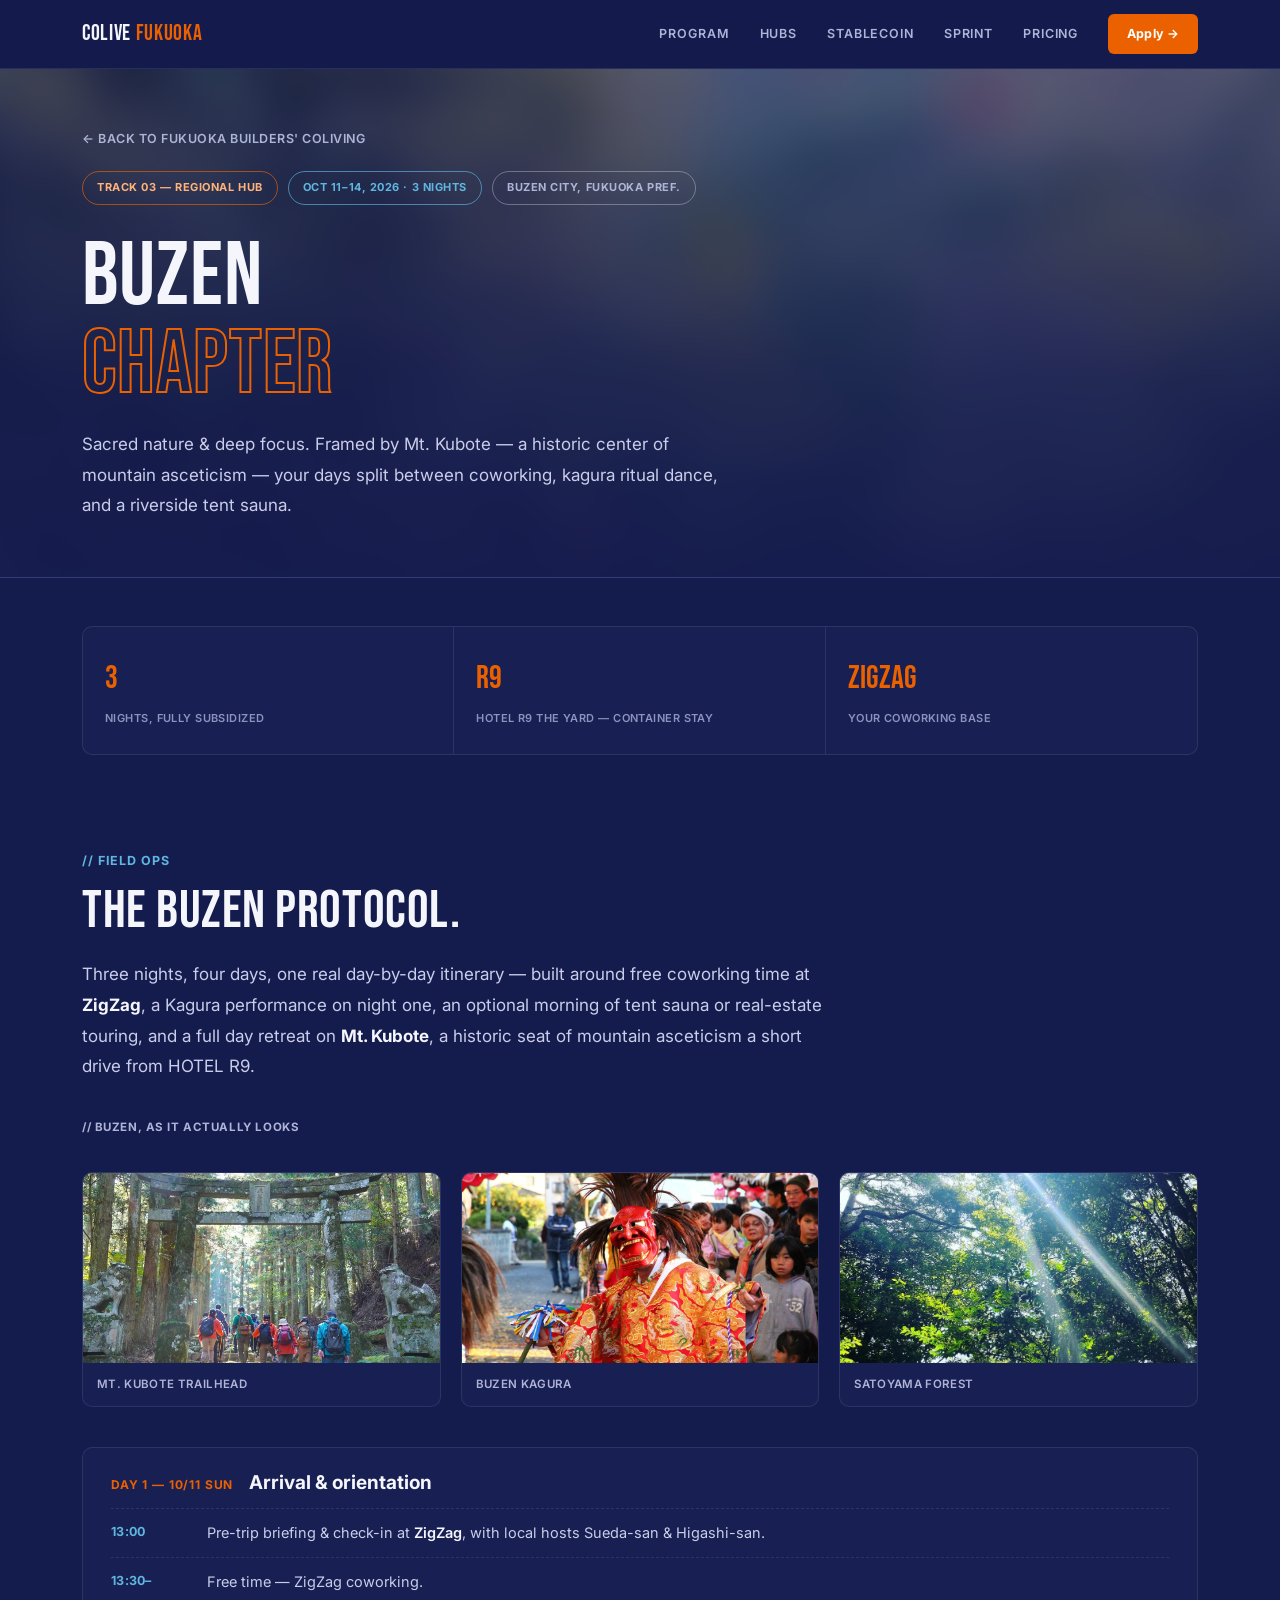
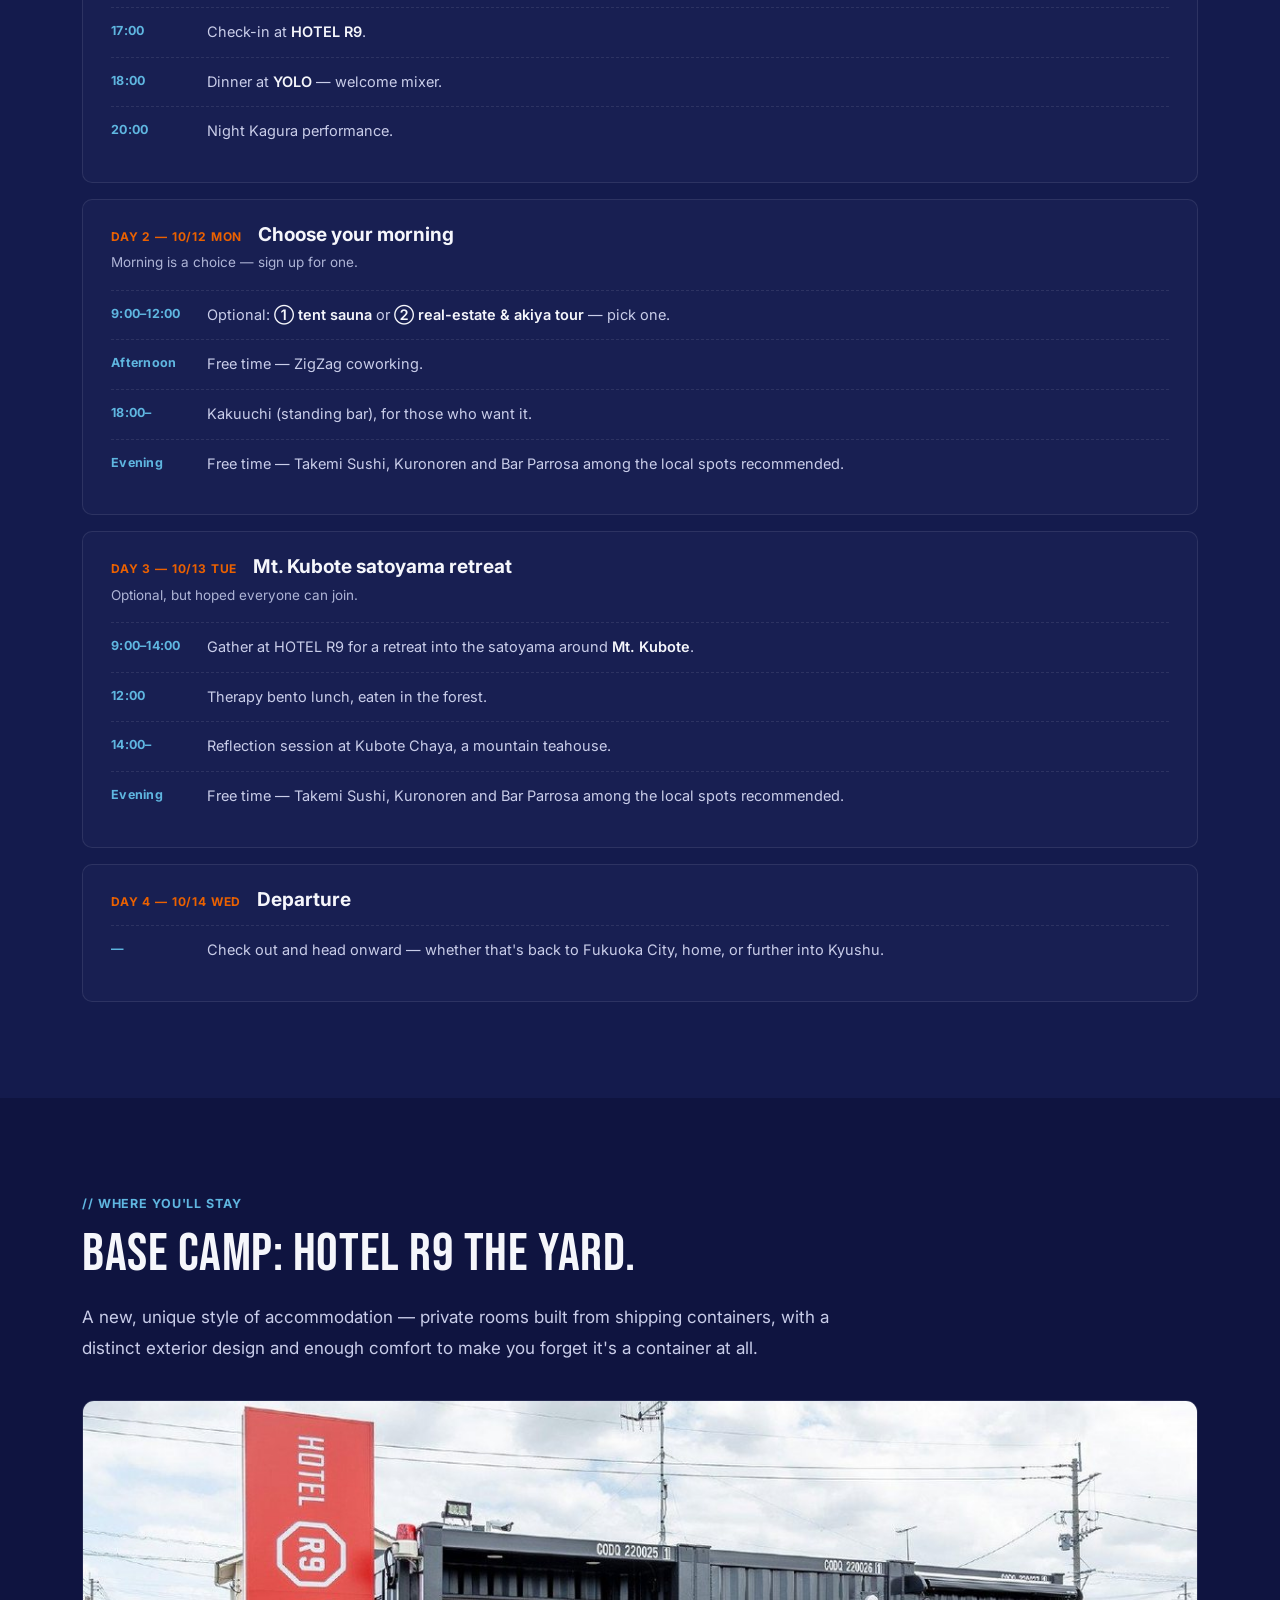
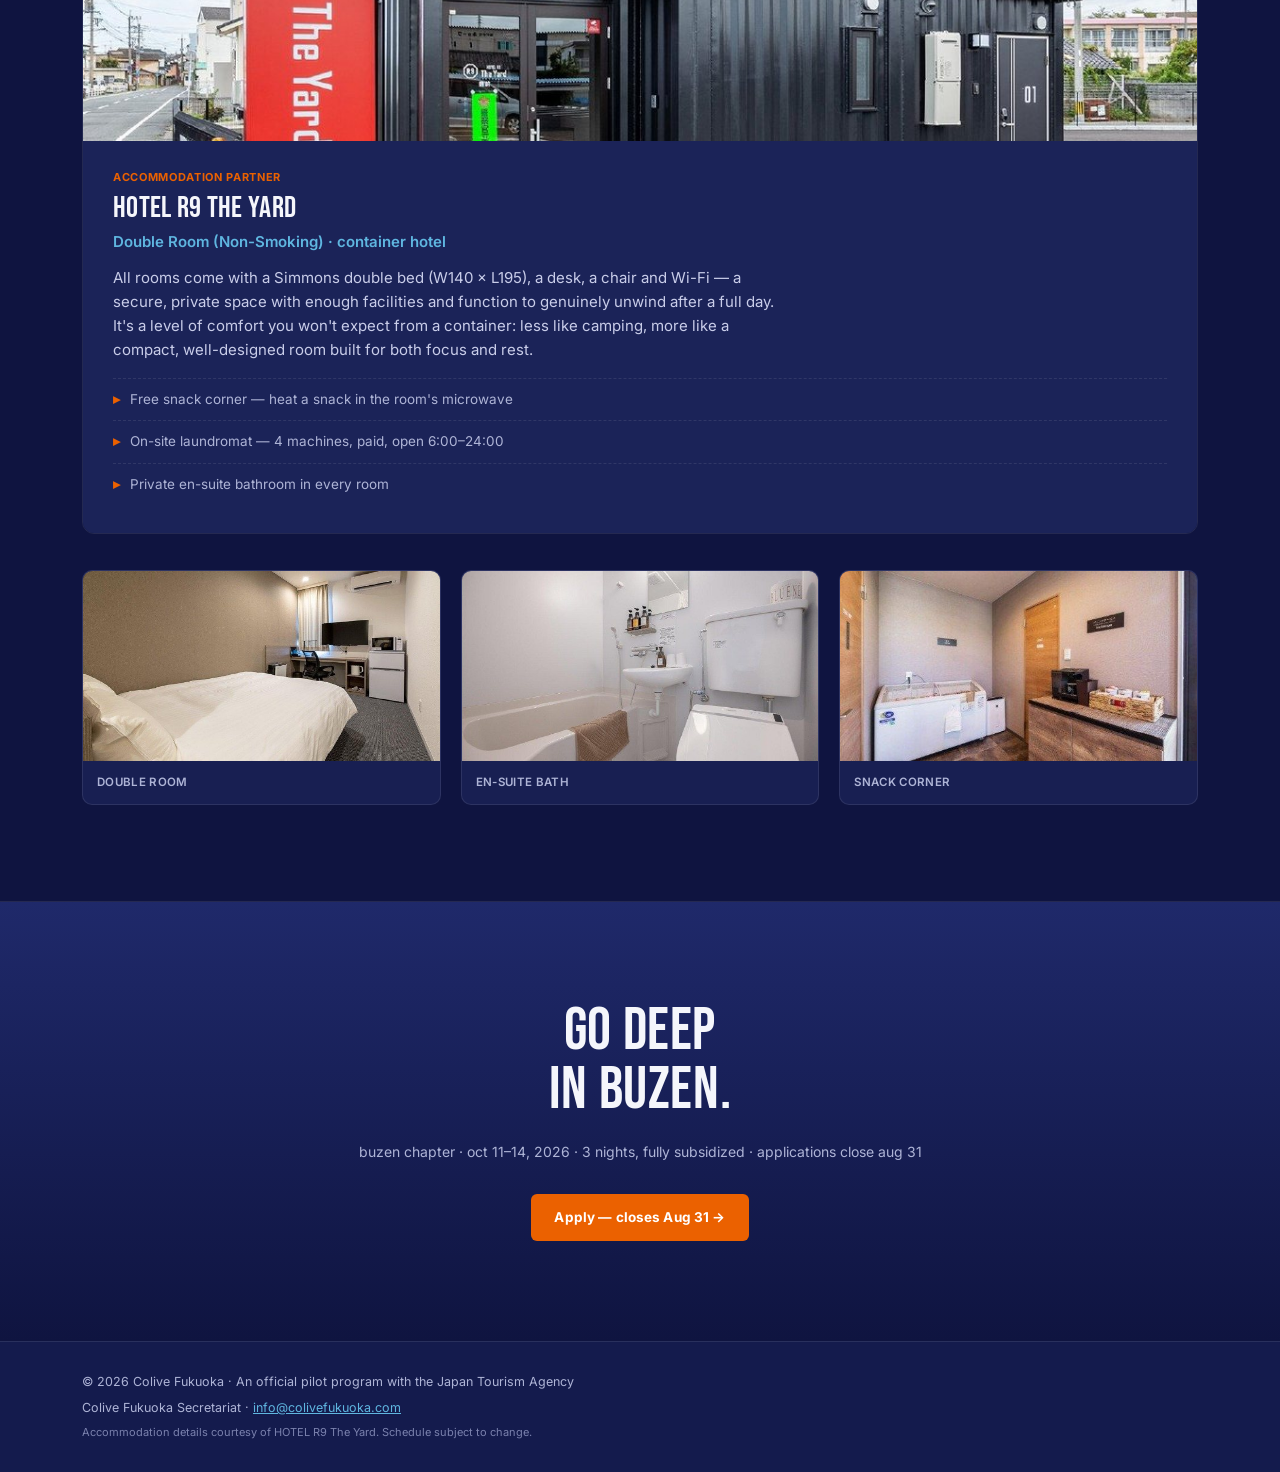
==== buzen.html @ c72ec552 "Add city pages (Yame/Koga/Buzen" ====
<!DOCTYPE html>
<html lang="en">
<head>
<meta charset="UTF-8">
<meta name="viewport" content="width=device-width, initial-scale=1">
<title>Buzen Chapter — What We Do, Where We Stay | Colive Fukuoka</title>
<meta name="description" content="Buzen Chapter, Oct 11–14, 2026. Coworking at ZigZag, Kagura night, Mt. Kubote satoyama retreat, tent sauna — staying at HOTEL R9 The Yard, a container-style hotel in Buzen City.">
<link rel="canonical" href="https://colivefukuoka.com/buzen.html">

<!-- Open Graph / SNS share preview -->
<meta property="og:type" content="website">
<meta property="og:site_name" content="Colive Fukuoka">
<meta property="og:locale" content="en_US">
<meta property="og:title" content="Buzen Chapter — What We Do, Where We Stay | Colive Fukuoka">
<meta property="og:description" content="Oct 11–14, 2026. Coworking at ZigZag, Kagura night, Mt. Kubote satoyama retreat — staying at HOTEL R9 The Yard, Buzen City.">
<meta property="og:image" content="https://colivefukuoka.com/images/og-image.jpg">
<meta property="og:image:width" content="1200">
<meta property="og:image:height" content="630">
<meta property="og:url" content="https://colivefukuoka.com/buzen.html">

<!-- Twitter card -->
<meta name="twitter:card" content="summary_large_image">
<meta name="twitter:title" content="Buzen Chapter | Colive Fukuoka">
<meta name="twitter:description" content="Sacred nature &amp; deep focus. Oct 11–14, 2026 — Buzen City, Fukuoka.">
<meta name="twitter:image" content="https://colivefukuoka.com/images/og-image.jpg">

<!-- Favicon -->
<link rel="icon" type="image/png" sizes="32x32" href="images/favicon-32.png">
<link rel="apple-touch-icon" sizes="180x180" href="images/favicon-180.png">

<!-- Fonts: Bebas Neue + Inter (EN), Noto Sans JP (JP) -->
<link rel="preconnect" href="https://fonts.googleapis.com">
<link rel="preconnect" href="https://fonts.gstatic.com" crossorigin>
<link rel="stylesheet" href="https://fonts.googleapis.com/css2?family=Bebas+Neue&family=Inter:wght@400;500;600;700;800&family=Noto+Sans+JP:wght@400;500;700;900&display=swap">

<link rel="stylesheet" href="css/style.css">
</head>
<body>

<header>
  <div class="wrap">
    <div class="logo">COLIVE <span class="fk">FUKUOKA</span></div>
    <nav>
      <a class="navlink" href="index.html#program">Program</a>
      <a class="navlink" href="index.html#cities">Hubs</a>
      <a class="navlink" href="index.html#stablecoin">Stablecoin</a>
      <a class="navlink" href="index.html#cocreate">Sprint</a>
      <a class="navlink" href="index.html#pricing">Pricing</a>
      <a class="btn btn-orange btn-sm" href="https://forms.gle/dgarMGdLXGFriPE67" target="_blank" rel="noopener">Apply →</a>
    </nav>
  </div>
</header>

<div class="hero hero-city">
  <div class="hero-bg" style="background-image:linear-gradient(180deg, rgba(20,27,77,0.55) 0%, rgba(20,27,77,0.9) 60%, var(--bg) 100%), url('images/buzen-real-autumnpath.jpg');"></div>
  <div class="hero-inner wrap">
    <a class="backlink" href="index.html#cities">← Back to Fukuoka Builders' Coliving</a>
    <div class="badges">
      <span class="pill pill-orange">Track 03 — Regional Hub</span>
      <span class="pill pill-blue">Oct 11–14, 2026 · 3 nights</span>
      <span class="pill pill-gray">Buzen City, Fukuoka Pref.</span>
    </div>
    <h1>Buzen<br><span class="outline">Chapter</span></h1>
    <p class="lede" style="margin-top:20px; max-width:640px;">Sacred nature &amp; deep focus. Framed by Mt. Kubote — a historic center of mountain asceticism — your days split between coworking, kagura ritual dance, and a riverside tent sauna.</p>
  </div>
</div>

<div class="wrap">
  <div class="stats cols-3">
    <div class="stat"><div class="num">3</div><div class="lab">Nights, fully subsidized</div></div>
    <div class="stat"><div class="num">R9</div><div class="lab">HOTEL R9 The Yard — container stay</div></div>
    <div class="stat"><div class="num">ZigZag</div><div class="lab">Your coworking base</div></div>
  </div>
</div>

<section id="field-ops" class="bg-white">
  <div class="wrap">
    <div class="kicker">field ops</div>
    <h2 class="h2">The Buzen Protocol.</h2>
    <p class="lede">
      Three nights, four days, one real day-by-day itinerary — built around free coworking time at
      <b>ZigZag</b>, a Kagura performance on night one, an optional morning of tent sauna or real-estate
      touring, and a full day retreat on <b>Mt. Kubote</b>, a historic seat of mountain asceticism a
      short drive from HOTEL R9.
    </p>

    <div class="field-gallery">
      <div class="fg-cap">// buzen, as it actually looks</div>
      <div class="photo-strip3">
        <div class="pcap"><img src="images/buzen-real-torii.jpg" alt="Moss-covered stone torii gate and komainu statues on the Mt. Kubote trail"><div class="cap">Mt. Kubote Trailhead</div></div>
        <div class="pcap"><img src="images/buzen-real-kagura.jpg" alt="Kagura performer in a red oni mask and gold dragon kimono"><div class="cap">Buzen Kagura</div></div>
        <div class="pcap"><img src="images/buzen-real-sunbeams.jpg" alt="Sunbeams through the forest canopy on the Kubote satoyama retreat"><div class="cap">Satoyama Forest</div></div>
      </div>
    </div>

    <div class="daycards">
      <div class="daycard">
        <div class="dhead">
          <div class="dlab">Day 1 — 10/11 Sun</div>
          <h4>Arrival &amp; orientation</h4>
        </div>
        <div class="dblocks">
          <div class="dblock"><div class="dtime">13:00</div><div class="dtxt">Pre-trip briefing &amp; check-in at <b>ZigZag</b>, with local hosts Sueda-san &amp; Higashi-san.</div></div>
          <div class="dblock"><div class="dtime">13:30–</div><div class="dtxt">Free time — ZigZag coworking.</div></div>
          <div class="dblock"><div class="dtime">17:00</div><div class="dtxt">Check-in at <b>HOTEL R9</b>.</div></div>
          <div class="dblock"><div class="dtime">18:00</div><div class="dtxt">Dinner at <b>YOLO</b> — welcome mixer.</div></div>
          <div class="dblock"><div class="dtime">20:00</div><div class="dtxt">Night Kagura performance.</div></div>
        </div>
      </div>
      <div class="daycard">
        <div class="dhead">
          <div class="dlab">Day 2 — 10/12 Mon</div>
          <h4>Choose your morning</h4>
        </div>
        <div class="dsub">Morning is a choice — sign up for one.</div>
        <div class="dblocks">
          <div class="dblock"><div class="dtime">9:00–12:00</div><div class="dtxt">Optional: <b>① tent sauna</b> or <b>② real-estate &amp; akiya tour</b> — pick one.</div></div>
          <div class="dblock"><div class="dtime">Afternoon</div><div class="dtxt">Free time — ZigZag coworking.</div></div>
          <div class="dblock"><div class="dtime">18:00–</div><div class="dtxt">Kakuuchi (standing bar), for those who want it.</div></div>
          <div class="dblock"><div class="dtime">Evening</div><div class="dtxt">Free time — Takemi Sushi, Kuronoren and Bar Parrosa among the local spots recommended.</div></div>
        </div>
      </div>
      <div class="daycard">
        <div class="dhead">
          <div class="dlab">Day 3 — 10/13 Tue</div>
          <h4>Mt. Kubote satoyama retreat</h4>
        </div>
        <div class="dsub">Optional, but hoped everyone can join.</div>
        <div class="dblocks">
          <div class="dblock"><div class="dtime">9:00–14:00</div><div class="dtxt">Gather at HOTEL R9 for a retreat into the satoyama around <b>Mt. Kubote</b>.</div></div>
          <div class="dblock"><div class="dtime">12:00</div><div class="dtxt">Therapy bento lunch, eaten in the forest.</div></div>
          <div class="dblock"><div class="dtime">14:00–</div><div class="dtxt">Reflection session at Kubote Chaya, a mountain teahouse.</div></div>
          <div class="dblock"><div class="dtime">Evening</div><div class="dtxt">Free time — Takemi Sushi, Kuronoren and Bar Parrosa among the local spots recommended.</div></div>
        </div>
      </div>
      <div class="daycard">
        <div class="dhead">
          <div class="dlab">Day 4 — 10/14 Wed</div>
          <h4>Departure</h4>
        </div>
        <div class="dblocks">
          <div class="dblock"><div class="dtime">—</div><div class="dtxt">Check out and head onward — whether that's back to Fukuoka City, home, or further into Kyushu.</div></div>
        </div>
      </div>
    </div>
  </div>
</section>

<section id="base-camp" class="bg-offwhite">
  <div class="wrap">
    <div class="kicker">where you'll stay</div>
    <h2 class="h2">Base Camp: HOTEL R9 The Yard.</h2>
    <p class="lede">
      A new, unique style of accommodation — private rooms built from shipping containers, with a
      distinct exterior design and enough comfort to make you forget it's a container at all.
    </p>

    <div class="stay-hero">
      <img src="images/buzen-stay-hero.jpg" alt="HOTEL R9 The Yard container-style hotel exterior in Buzen">
      <div class="body">
        <div class="lab">Accommodation partner</div>
        <h3>HOTEL R9 The Yard</h3>
        <div class="sub">Double Room (Non-Smoking) · container hotel</div>
        <p class="desc">All rooms come with a Simmons double bed (W140 × L195), a desk, a chair and Wi-Fi — a secure, private space with enough facilities and function to genuinely unwind after a full day. It's a level of comfort you won't expect from a container: less like camping, more like a compact, well-designed room built for both focus and rest.</p>
        <div class="blist">
          <div class="bi"><span class="arrow">▸</span> Free snack corner — heat a snack in the room's microwave</div>
          <div class="bi"><span class="arrow">▸</span> On-site laundromat — 4 machines, paid, open 6:00–24:00</div>
          <div class="bi"><span class="arrow">▸</span> Private en-suite bathroom in every room</div>
        </div>
      </div>
    </div>

    <div class="photo-strip3">
      <div class="pcap"><img src="images/buzen-gal-room.jpg" alt="Double room with Simmons bed at HOTEL R9 The Yard"><div class="cap">Double Room</div></div>
      <div class="pcap"><img src="images/buzen-gal-bath.jpg" alt="En-suite bathroom at HOTEL R9 The Yard"><div class="cap">En-suite Bath</div></div>
      <div class="pcap"><img src="images/buzen-gal-snack.jpg" alt="Free snack corner at HOTEL R9 The Yard"><div class="cap">Snack Corner</div></div>
    </div>
  </div>
</section>

<div class="final">
  <div class="wrap">
    <h2>Go deep<br>in Buzen.</h2>
    <div class="sub">buzen chapter · oct 11–14, 2026 · 3 nights, fully subsidized · applications close aug 31</div>
    <a class="btn btn-orange" href="https://forms.gle/dgarMGdLXGFriPE67" target="_blank" rel="noopener">Apply — closes Aug 31 →</a>
  </div>
</div>

<footer>
  <div class="wrap">
    <div class="l1">© 2026 Colive Fukuoka · An official pilot program with the Japan Tourism Agency</div>
    <div class="l2">Colive Fukuoka Secretariat · <a href="mailto:info@colivefukuoka.com">info@colivefukuoka.com</a></div>
    <div class="l3">Accommodation details courtesy of HOTEL R9 The Yard. Schedule subject to change.</div>
  </div>
</footer>

</body>
</html>
---- css/style.css ----
/* =========================================================
   Colive Fukuoka — Fukuoka Builders' Coliving landing page
   Tone & manner: dark / terminal-inspired
   Brand colors: Deep Indigo / COLIVE Blue / Nomad Orange / Creative Green
   Type: Bebas Neue + Inter (EN) / Noto Sans JP (JP)
   ========================================================= */

:root{
  --bg:#141B4D;            /* page base — derived from Deep Indigo, darkened for contrast */
  --indigo:#1F296A;        /* official Deep Indigo — panels, bands, borders */
  --indigo-2:#0F1440;
  --card:#1B2358;
  --card2:#181F52;
  --border:rgba(255,255,255,0.14);
  --border-soft:rgba(255,255,255,0.09);
  --orange:#EB6100;        /* official Nomad Orange */
  --orange-soft:rgba(235,97,0,0.16);
  --blue-deep:#0069A0;     /* official COLIVE Blue */
  --blue:#5FB6E0;          /* COLIVE Blue, lightened for legibility on dark backgrounds */
  --green:#00AF84;         /* official Creative Green */
  --white:#F5F6FB;
  --dim:#8C93BE;
  --dim2:#AEB4D6;
  --body:#C9CDE9;
}

*{box-sizing:border-box; margin:0; padding:0;}
html,body{background:var(--bg); color:var(--body);}
body{
  font-family:'Inter','Noto Sans JP',-apple-system,'Hiragino Kaku Gothic ProN','Yu Gothic',sans-serif;
  font-size:16px; line-height:1.6; overflow-x:hidden;
}
img{max-width:100%; display:block;}
a{color:inherit; text-decoration:none;}
.wrap{max-width:1180px; margin:0 auto; padding:0 32px;}
@media(max-width:720px){ .wrap{padding:0 20px;} }

h1,h2,h3,h4,.display{
  font-family:'Bebas Neue','Noto Sans JP',sans-serif;
  font-weight:400; letter-spacing:0.01em; line-height:0.98; text-transform:uppercase;
  color:var(--white);
}

/* ---------- header ---------- */
header{
  position:sticky; top:0; z-index:50;
  background:rgba(20,27,77,0.9); backdrop-filter:blur(10px);
  border-bottom:1px solid var(--border-soft);
}
header .wrap{display:flex; align-items:center; justify-content:space-between; height:68px;}
.logo{font-family:'Bebas Neue',sans-serif; font-size:22px; letter-spacing:0.03em; color:var(--white);}
.logo .fk{color:var(--orange);}
nav{display:flex; align-items:center; gap:30px;}
nav a.navlink{
  font-family:'Inter',sans-serif; font-weight:600; font-size:12.5px; letter-spacing:0.07em;
  color:var(--dim2); transition:color .15s; text-transform:uppercase;
}
nav a.navlink:hover{color:var(--white);}
.btn{
  display:inline-flex; align-items:center; gap:8px;
  font-family:'Inter',sans-serif; font-weight:700; font-size:13.5px; letter-spacing:0.01em;
  padding:12px 22px; border-radius:6px; cursor:pointer; border:1px solid transparent;
  white-space:nowrap;
}
.btn-orange{background:var(--orange); color:#fff;}
.btn-orange:hover{background:#ff7215;}
.btn-outline{background:transparent; color:var(--white); border-color:rgba(255,255,255,0.35);}
.btn-outline:hover{border-color:#fff;}
.btn-sm{padding:9px 18px; font-size:12.5px;}
@media(max-width:900px){ nav .navlink{display:none;} }

/* ---------- hero ---------- */
.hero{position:relative; padding:56px 0 0; overflow:hidden; background:var(--indigo); border-bottom:1px solid var(--border-soft);}
.hero-bg{
  position:absolute; inset:-40px;
  filter:blur(24px) saturate(1.0);
  transform:scale(1.08);
  background-image:linear-gradient(180deg, rgba(20,27,77,0.55) 0%, rgba(20,27,77,0.86) 55%, var(--bg) 100%), url('../images/hero-bg.jpg');
  background-size:cover; background-position:center 20%; opacity:0.96;
}
.hero-inner{position:relative; z-index:2; padding-bottom:56px;}
.fudo-mark{
  position:absolute; top:6px; right:0; text-align:right; z-index:1;
  display:flex; flex-direction:column; align-items:flex-end; gap:6px; pointer-events:none;
}
.fudo-kanji{
  font-family:'Noto Sans JP',sans-serif; font-weight:900;
  font-size:clamp(60px,8.6vw,124px); line-height:1; letter-spacing:0.02em;
  color:transparent; -webkit-text-stroke:1.5px rgba(235,97,0,0.65);
}
.fudo-sub{
  font-family:'Inter',sans-serif; font-weight:700; font-size:12.5px; letter-spacing:0.35em;
  color:var(--dim2); padding-right:6px;
}
@media(max-width:900px){ .fudo-mark{display:none;} }
.badges{display:flex; flex-wrap:wrap; gap:10px; margin-bottom:28px;}
.pill{
  font-family:'Inter',sans-serif; font-weight:700; font-size:11px; letter-spacing:0.05em;
  padding:7px 14px; border-radius:999px; border:1px solid; white-space:nowrap; text-transform:uppercase;
}
.pill-orange{border-color:rgba(235,97,0,0.65); color:#ffb27a;}
.pill-blue{border-color:rgba(95,182,224,0.65); color:var(--blue);}
.pill-gray{border-color:rgba(255,255,255,0.3); color:var(--dim2);}
.hero h1{font-size:clamp(46px,8.2vw,90px); color:var(--white);}
.hero h1 .outline{
  color:transparent; -webkit-text-stroke:2px var(--orange);
  display:inline-block;
}
.hero-grid{display:grid; grid-template-columns:1.5fr 1fr; gap:24px; align-items:start; margin-top:28px;}
@media(max-width:900px){ .hero-grid{grid-template-columns:1fr;} }
.terminal{
  font-family:'Inter',sans-serif; font-size:14.5px; line-height:2.05; margin-bottom:26px;
  background:rgba(0,0,0,0.22); border:1px solid rgba(255,255,255,0.16); border-radius:10px;
  padding:18px 20px; max-width:480px; color:var(--dim2);
}
.terminal .p{color:var(--green); font-weight:700;}
.terminal .gt{color:rgba(174,180,214,0.55); margin-right:2px;}
.terminal .hi{color:var(--blue); font-weight:700;}
.cursor{display:inline-block; width:8px; height:15px; background:var(--orange); vertical-align:-2px; margin-left:2px;}
.hero-ctas{display:flex; align-items:center; gap:16px; flex-wrap:wrap;}
.hero-ctas .note{font-family:'Inter',sans-serif; font-size:12.5px; color:var(--dim2);}
.applyclose{text-align:right;}
.applyclose .lab{font-family:'Inter',sans-serif; font-weight:700; font-size:11px; letter-spacing:0.08em; color:var(--dim2); text-transform:uppercase;}
.applyclose .date{font-family:'Bebas Neue',sans-serif; font-size:34px; color:var(--white); margin-top:4px;}
@media(max-width:900px){ .applyclose{text-align:left; margin-top:20px;} }

/* ---------- marquee ---------- */
.marquee{
  background:var(--orange);
  overflow:hidden; white-space:nowrap; padding:13px 0;
}
.marquee-track{display:inline-flex; align-items:center; animation:scroll 28s linear infinite;}
.marquee span.item{
  font-family:'Inter',sans-serif; font-weight:800; font-size:13px; letter-spacing:0.06em;
  color:#fff; padding:0 20px; text-transform:uppercase;
}
.marquee span.dot{color:rgba(255,255,255,0.6);}
@keyframes scroll{ 0%{transform:translateX(0);} 100%{transform:translateX(-50%);} }
@media (prefers-reduced-motion: reduce){ .marquee-track{animation:none;} }

/* ---------- stats ---------- */
.stats{display:grid; grid-template-columns:repeat(5,1fr); border:1px solid var(--border-soft); margin-top:48px; border-radius:10px; overflow:hidden; background:var(--card2);}
.stats .stat{padding:26px 22px; border-right:1px solid var(--border-soft);}
.stats .stat:last-child{border-right:none;}
.stats .num{font-family:'Bebas Neue',sans-serif; font-size:32px; color:var(--orange);}
.stats .lab{font-family:'Inter',sans-serif; font-weight:600; font-size:11px; color:var(--dim); letter-spacing:0.04em; margin-top:6px; text-transform:uppercase;}
@media(max-width:800px){ .stats{grid-template-columns:repeat(2,1fr);} .stats .stat:nth-child(2n){border-right:none;} }

/* photo strips */
.photo-strip{display:grid; grid-template-columns:repeat(4,1fr); gap:14px; margin-top:36px;}
.photo-strip img{border-radius:8px; width:100%; height:150px; object-fit:cover; border:1px solid var(--border-soft);}
@media(max-width:800px){ .photo-strip{grid-template-columns:repeat(2,1fr);} }

.photo-strip3{display:grid; grid-template-columns:repeat(3,1fr); gap:20px; margin-top:36px;}
.pcap{border:1px solid var(--border-soft); border-radius:10px; overflow:hidden; background:var(--card2);}
.pcap img{width:100%; height:190px; object-fit:cover;}
.pcap .cap{font-family:'Inter',sans-serif; font-weight:600; font-size:11.5px; letter-spacing:0.03em; color:var(--dim2); padding:12px 14px; text-transform:uppercase;}
@media(max-width:800px){ .photo-strip3{grid-template-columns:1fr;} }

/* ---------- sections ---------- */
section{padding:96px 0;}
section.tight{padding-top:0;}
section.bg-white{background:var(--bg);}
section.bg-offwhite{background:var(--indigo-2);}
.kicker{
  font-family:'Inter',sans-serif; font-weight:700; font-size:12.5px; color:var(--blue);
  letter-spacing:0.07em; margin-bottom:14px; text-transform:uppercase;
}
.kicker::before{content:'// ';}
.h2{font-size:clamp(32px,5vw,54px); color:var(--white); margin-bottom:22px;}
.lede{max-width:760px; color:var(--body); font-size:17px; line-height:1.8;}
.lede b{color:var(--white); font-weight:700;}

/* timeline cards */
.timeline{margin-top:40px; display:flex; flex-direction:column; gap:14px;}
.tcard{
  display:grid; grid-template-columns:160px 1fr; gap:26px;
  border:1px solid var(--border-soft); border-radius:10px; padding:26px 28px; background:var(--card2);
}
@media(max-width:700px){ .tcard{grid-template-columns:1fr; gap:8px;} }
.tcard .date{font-family:'Inter',sans-serif; font-weight:700; color:var(--orange); font-size:13px; letter-spacing:0.03em; text-transform:uppercase;}
.tcard h3{font-family:'Inter',sans-serif; font-weight:700; text-transform:none; font-size:19px; letter-spacing:0; color:var(--white); margin-bottom:8px;}
.tcard p{color:var(--body); font-size:15px; line-height:1.7;}
.tags{display:flex; flex-wrap:wrap; gap:10px; margin-top:16px;}
.tag{
  font-family:'Inter',sans-serif; font-weight:600; font-size:10.5px; letter-spacing:0.04em; color:var(--blue);
  border:1px solid rgba(95,182,224,0.35); padding:5px 10px; border-radius:999px; text-transform:uppercase;
}

/* hub cards */
.hub-hero{border:1px solid var(--border-soft); border-radius:12px; overflow:hidden; margin-top:36px;}
.hub-hero img{width:100%; height:300px; object-fit:cover;}
.hub-hero .body{background:var(--card); padding:28px 30px;}
.hub-hero .lab{font-family:'Inter',sans-serif; font-weight:700; font-size:11px; color:var(--orange); letter-spacing:0.06em; margin-bottom:8px; text-transform:uppercase;}
.hub-hero h3{font-size:30px; font-family:'Bebas Neue',sans-serif; color:var(--white); margin-bottom:6px;}
.hub-hero .sub{color:var(--blue); font-weight:600; margin-bottom:12px; font-size:15px;}
.hub-hero p.desc{color:var(--body); font-size:15px; max-width:640px; margin-bottom:16px;}
.blist{border-top:1px dashed var(--border-soft);}
.blist .bi{
  display:flex; gap:10px; padding:10px 0; font-family:'Inter',sans-serif; font-size:13.5px;
  color:var(--dim2); border-bottom:1px dashed var(--border-soft);
}
.blist .bi:last-child{border-bottom:none;}
.blist .bi .arrow{color:var(--orange); font-weight:700;}

.tracks{display:grid; grid-template-columns:repeat(3,1fr); gap:22px; margin-top:22px;}
@media(max-width:900px){ .tracks{grid-template-columns:1fr;} }
.track{border:1px solid var(--border-soft); border-radius:12px; overflow:hidden; background:var(--card2);}
.track img{width:100%; height:150px; object-fit:cover;}
.track .body{padding:22px 22px 26px;}
.track .lab{font-family:'Inter',sans-serif; font-weight:700; font-size:11px; color:var(--orange); letter-spacing:0.06em; margin-bottom:6px; text-transform:uppercase;}
.track h4{font-size:24px; font-family:'Bebas Neue',sans-serif; color:var(--white); margin-bottom:4px;}
.track .sub{color:var(--blue); font-weight:600; font-size:13.5px; margin-bottom:12px;}
.track p.desc{color:var(--body); font-size:14px; line-height:1.65; margin-bottom:14px;}

/* stablecoin */
.stable-grid{display:grid; grid-template-columns:1.3fr 1fr; gap:40px; align-items:start; margin-top:36px;}
@media(max-width:900px){ .stable-grid{grid-template-columns:1fr;} }
.steps{margin-top:26px; border-top:1px solid var(--border-soft);}
.step{display:flex; gap:16px; padding:16px 0; border-bottom:1px solid var(--border-soft); align-items:baseline;}
.step .n{font-family:'Inter',sans-serif; color:var(--orange); font-weight:800; font-size:14px;}
.step .t{color:var(--body); font-size:15px;}
.qrbox{
  border:1px solid var(--border-soft); border-radius:14px; padding:40px 30px; background:var(--card2);
  text-align:center;
}
.qrgrid{display:inline-grid; grid-template-columns:repeat(9,10px); grid-template-rows:repeat(9,10px); gap:3px; margin:0 auto 22px;}
.qrgrid div{width:10px; height:10px; border-radius:2px;}
.qrbox .flow{font-family:'Inter',sans-serif; font-weight:700; font-size:12.5px; color:var(--blue); letter-spacing:0.04em; text-transform:uppercase;}
.qrbox .flow2{font-family:'Inter',sans-serif; font-size:11.5px; color:var(--dim); margin-top:6px;}

/* sprint */
.sprint-top{display:grid; grid-template-columns:1.2fr 1fr; gap:40px; align-items:start; margin-top:36px;}
@media(max-width:900px){ .sprint-top{grid-template-columns:1fr;} }
.sprint-top img{border-radius:12px; border:1px solid var(--border-soft); width:100%; height:280px; object-fit:cover;}
.sprint-cards{display:grid; grid-template-columns:repeat(4,1fr); gap:16px; margin-top:40px;}
@media(max-width:800px){ .sprint-cards{grid-template-columns:repeat(2,1fr);} }
.scard{border:1px solid var(--border-soft); border-radius:10px; padding:20px 20px 22px; background:var(--card2);}
.scard .n{font-family:'Bebas Neue',sans-serif; font-size:26px; color:var(--orange); margin-bottom:10px;}
.scard h5{font-family:'Inter',sans-serif; font-weight:700; font-size:15px; color:var(--white); margin-bottom:8px;}
.scard p{font-size:13px; color:var(--dim2); line-height:1.6;}
.quote{
  margin-top:28px; border-left:3px solid var(--orange); background:var(--card2);
  padding:20px 24px; font-family:'Inter',sans-serif; font-size:14.5px; color:var(--dim2);
}
.quote .k{color:var(--orange); font-weight:700;}

/* pricing */
.price-grid{display:grid; grid-template-columns:1fr 1.05fr; gap:48px; margin-top:36px; align-items:start;}
@media(max-width:900px){ .price-grid{grid-template-columns:1fr;} }
.price-card{
  border:1.5px solid var(--orange); border-radius:14px; padding:32px 30px;
  background:linear-gradient(160deg, var(--orange-soft), var(--card));
}
.price-card .amt{font-family:'Bebas Neue',sans-serif; font-size:44px; color:var(--white);}
.price-card .amt .tax{font-family:'Inter',sans-serif; font-weight:700; font-size:13px; color:var(--dim2); text-transform:uppercase; margin-left:8px;}
.price-card .approx{font-family:'Inter',sans-serif; font-size:12.5px; color:var(--dim); margin-top:8px;}
.price-card .checklist{margin-top:22px; border-top:1px solid var(--border-soft);}
.price-card .ci{
  display:flex; gap:10px; padding:13px 0; border-bottom:1px solid var(--border-soft); font-size:14.5px; color:var(--dim2);
}
.price-card .ci b{color:var(--white);}
.price-card .ci .check{color:var(--green); font-weight:800;}
.price-card .btn{width:100%; justify-content:center; margin-top:22px;}
.price-card .fine{font-family:'Inter',sans-serif; font-size:11.5px; color:var(--dim); margin-top:10px; text-align:center;}
.fit-item{margin-bottom:26px;}
.fit-item h5{font-family:'Inter',sans-serif; font-weight:700; font-size:17px; color:var(--white); margin-bottom:8px;}
.fit-item p{color:var(--body); font-size:14.5px; line-height:1.7;}
.bring{font-family:'Inter',sans-serif; font-size:13px; color:var(--dim); line-height:1.9; margin-top:6px;}
.cancel-policy{margin-top:56px; padding-top:8px; max-width:680px;}
.cancel-policy .blist{margin-top:18px;}

/* final cta */
.final{
  text-align:center; padding:100px 0; background:linear-gradient(180deg, var(--indigo) 0%, var(--indigo-2) 100%);
  border-top:1px solid var(--border-soft);
}
.final h2{font-size:clamp(36px,6.6vw,60px); color:var(--white);}
.final .sub{font-family:'Inter',sans-serif; color:var(--dim2); font-size:14px; margin:22px 0 30px;}
footer{border-top:1px solid var(--border-soft); background:var(--bg);}
footer .wrap{padding:30px 32px; display:flex; flex-direction:column; gap:6px;}
footer .l1{font-family:'Inter',sans-serif; font-size:12.5px; color:var(--dim2);}
footer .l2{font-family:'Inter',sans-serif; font-size:12.5px; color:var(--dim2);}
footer .l2 a{color:var(--blue); text-decoration:underline;}
footer .l3{font-family:'Inter',sans-serif; font-size:11px; color:var(--dim); opacity:0.85;}

/* ---------- city detail pages ---------- */
.backlink{
  display:inline-flex; align-items:center; gap:8px; font-family:'Inter',sans-serif;
  font-weight:600; font-size:12.5px; letter-spacing:0.04em; color:var(--dim2);
  margin-bottom:22px; text-transform:uppercase;
}
.backlink:hover{color:var(--white);}
.hero-city{padding-bottom:56px;}
.hero-city .hero-inner{padding-bottom:0;}

.stats.cols-4{grid-template-columns:repeat(4,1fr);}
@media(max-width:800px){ .stats.cols-4{grid-template-columns:repeat(2,1fr);} }
.stats.cols-3{grid-template-columns:repeat(3,1fr);}
@media(max-width:800px){ .stats.cols-3{grid-template-columns:1fr;} .stats.cols-3 .stat{border-right:none; border-bottom:1px solid var(--border-soft);} .stats.cols-3 .stat:last-child{border-bottom:none;} }

/* day / activity cards (Field Ops) — vertical stack, Day 1 at top */
.daycards{margin-top:40px; display:flex; flex-direction:column; gap:16px;}
.daycard{border:1px solid var(--border-soft); border-radius:10px; padding:26px 28px; background:var(--card2);}
.daycard .dlab{font-family:'Inter',sans-serif; font-weight:700; color:var(--orange); font-size:12px; letter-spacing:0.07em; text-transform:uppercase; margin-bottom:10px;}
.daycard h4{font-family:'Inter',sans-serif; font-weight:700; text-transform:none; font-size:19px; letter-spacing:0; color:var(--white); margin-bottom:10px;}
.daycard p{color:var(--body); font-size:14.5px; line-height:1.75;}

/* day-card header row: day label + title, side by side */
.dhead{display:flex; align-items:baseline; gap:16px; flex-wrap:wrap; margin-bottom:6px;}
.dhead .dlab{margin-bottom:0; flex-shrink:0;}
.dhead h4{margin-bottom:0;}
.dsub{color:var(--dim2); font-size:13.5px; font-family:'Inter',sans-serif; margin:6px 0 16px; line-height:1.6;}

/* time-block rows inside a vertical day card */
.dblocks{border-top:1px dashed var(--border-soft); margin-top:14px;}
.dblock{display:flex; gap:18px; padding:12px 0; border-bottom:1px dashed var(--border-soft);}
.dblock:last-child{border-bottom:none;}
.dtime{font-family:'Inter',sans-serif; font-weight:700; color:var(--blue); font-size:12.5px; letter-spacing:0.02em; min-width:78px; flex-shrink:0; padding-top:1px;}
.dtxt{color:var(--body); font-size:14.5px; line-height:1.7;}
.dtxt b{color:var(--white); font-weight:600;}
.dtxt .dnote{display:block; color:var(--dim2); font-size:12.5px; margin-top:3px; font-style:italic;}
@media(max-width:600px){
  .dblock{flex-direction:column; gap:4px;}
  .dtime{min-width:0;}
}

/* real-photo gallery inside Field Ops */
.field-gallery{margin-top:36px;}
.field-gallery .fg-cap{
  font-family:'Inter',sans-serif; font-size:11.5px; font-weight:700; letter-spacing:0.05em;
  text-transform:uppercase; color:var(--dim2); margin-bottom:14px;
}

/* stay hero (accommodation) */
.stay-hero{border:1px solid var(--border-soft); border-radius:12px; overflow:hidden; margin-top:36px;}
.stay-hero img{width:100%; height:340px; object-fit:cover;}
.stay-hero .body{background:var(--card); padding:28px 30px;}
.stay-hero .lab{font-family:'Inter',sans-serif; font-weight:700; font-size:11px; color:var(--orange); letter-spacing:0.06em; margin-bottom:8px; text-transform:uppercase;}
.stay-hero h3{font-size:30px; font-family:'Bebas Neue',sans-serif; color:var(--white); margin-bottom:6px;}
.stay-hero .sub{color:var(--blue); font-weight:600; margin-bottom:12px; font-size:15px;}
.stay-hero p.desc{color:var(--body); font-size:15px; max-width:680px; margin-bottom:16px;}
.stay-hero .note{
  margin-top:14px; font-family:'Inter',sans-serif; font-size:13px; color:var(--dim2);
  border-left:3px solid var(--blue); padding:10px 14px; background:rgba(95,182,224,0.08);
}
@media(max-width:700px){ .stay-hero img{height:220px;} }

.photo-strip3.cols-2{grid-template-columns:repeat(2,1fr);}
@media(max-width:800px){ .photo-strip3.cols-2{grid-template-columns:1fr;} }

/* learn-how-to-spend link on homepage track cards */
.track .spend-link{
  display:inline-flex; align-items:center; gap:6px; font-family:'Inter',sans-serif;
  font-weight:700; font-size:12.5px; letter-spacing:0.03em; color:var(--orange);
  text-transform:uppercase; padding-top:2px;
}
.track .spend-link:hover{color:#ff7215;}
.track .spend-link .arrow{transition:transform .15s;}
.track .spend-link:hover .arrow{transform:translateX(3px);}

/* focus visibility (accessibility) */
a:focus-visible, button:focus-visible{outline:2px solid var(--blue); outline-offset:2px;}
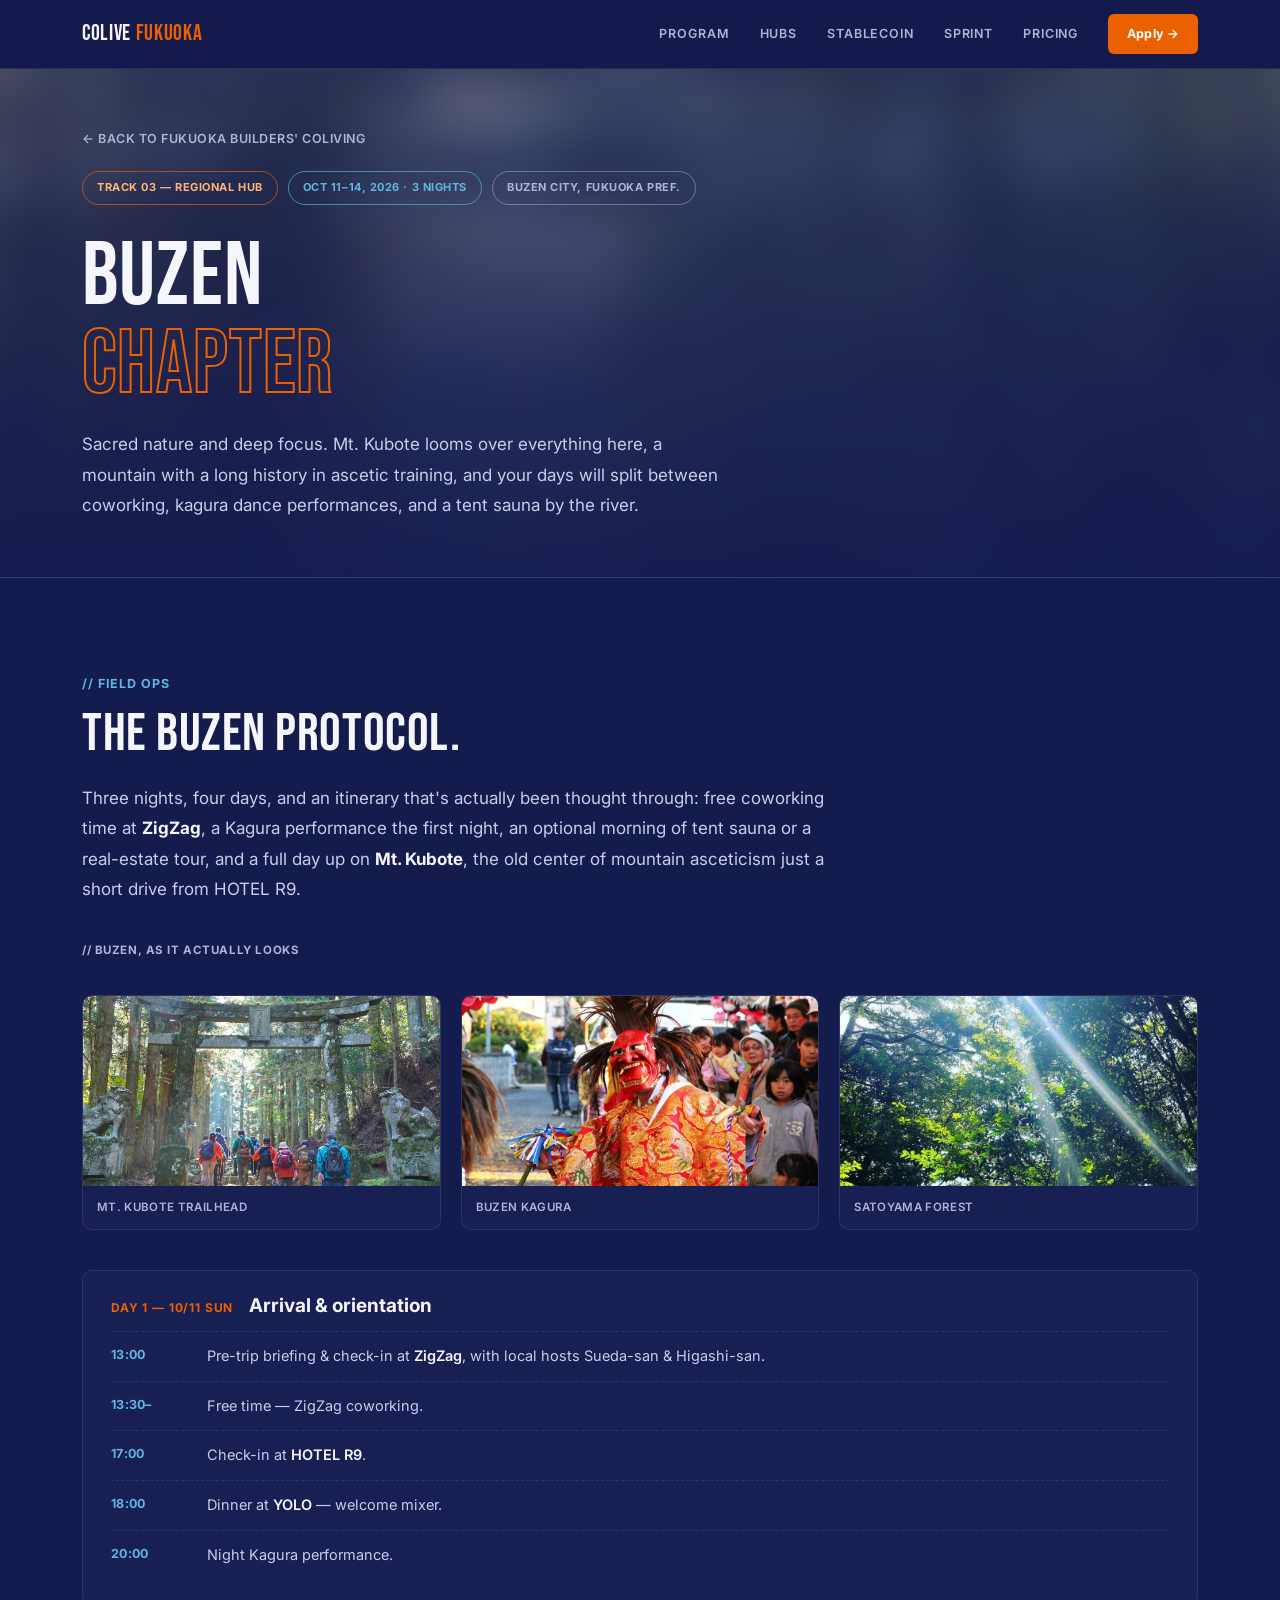
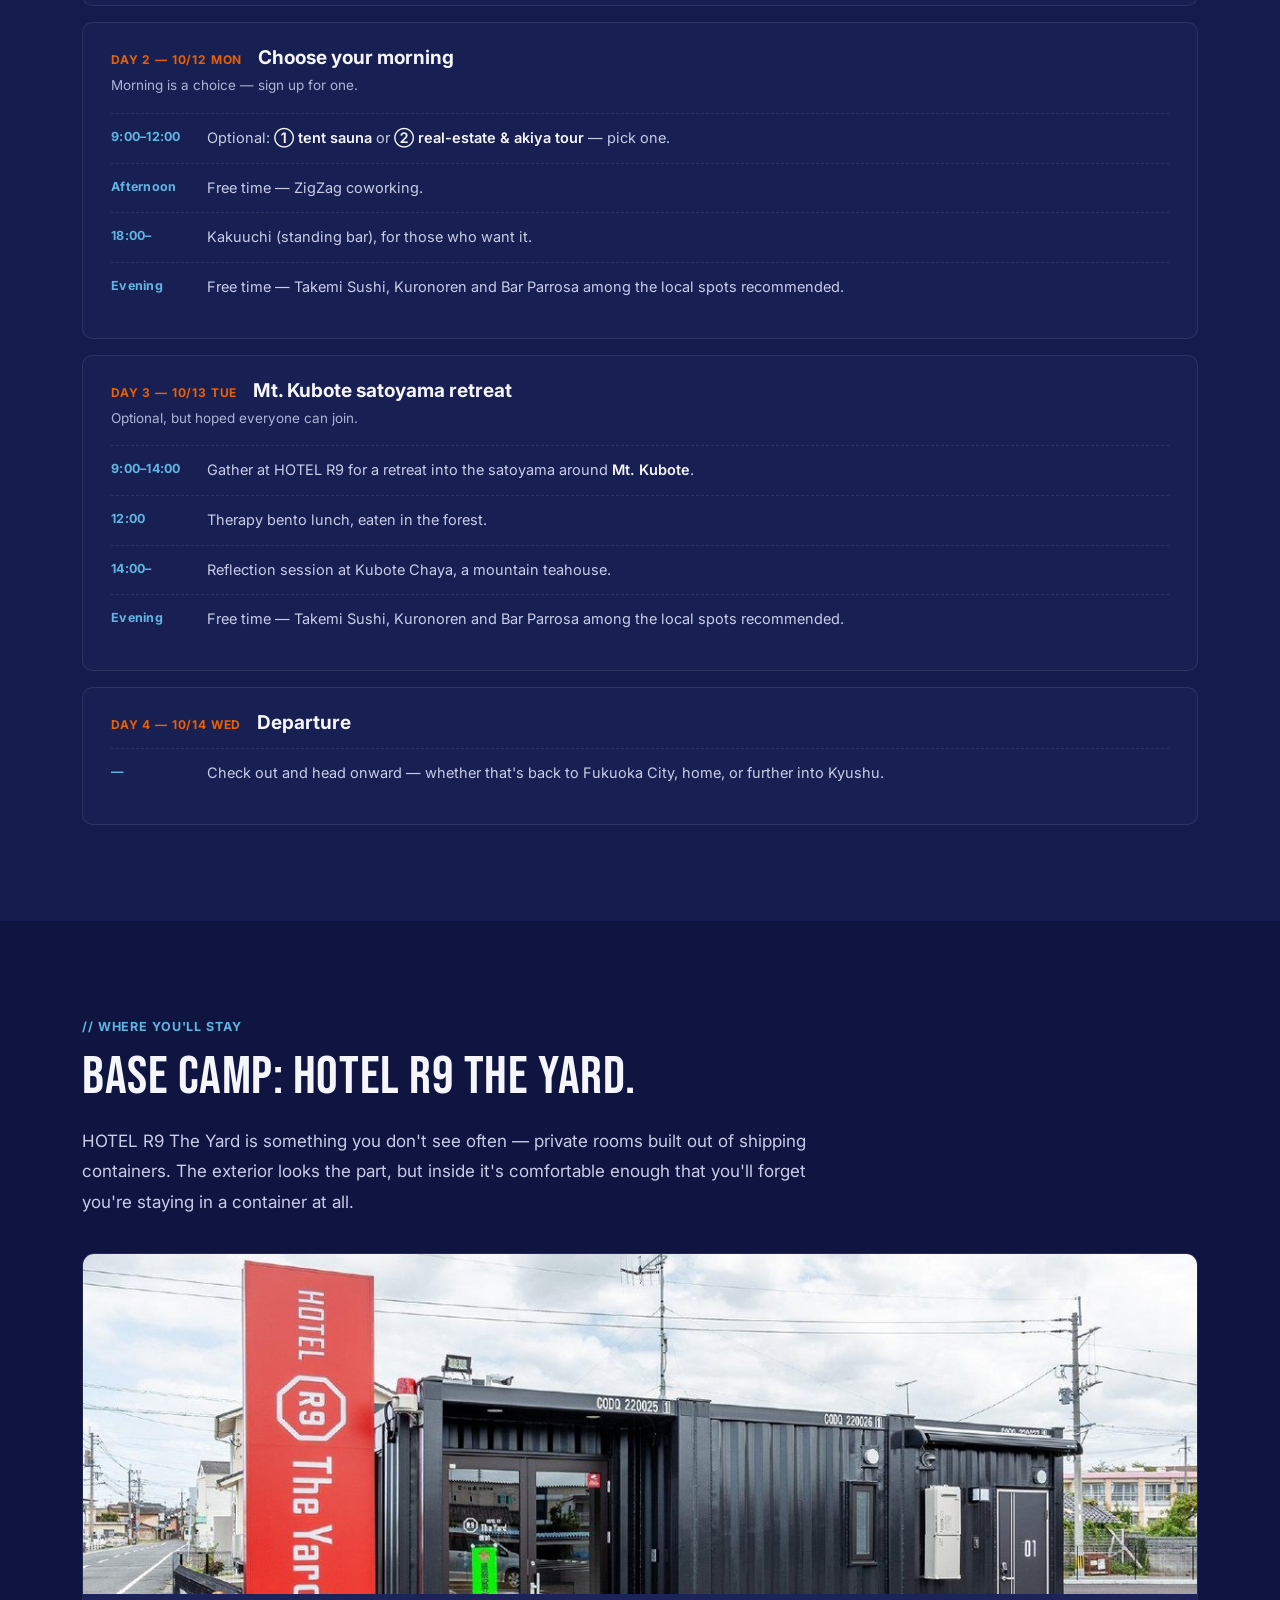
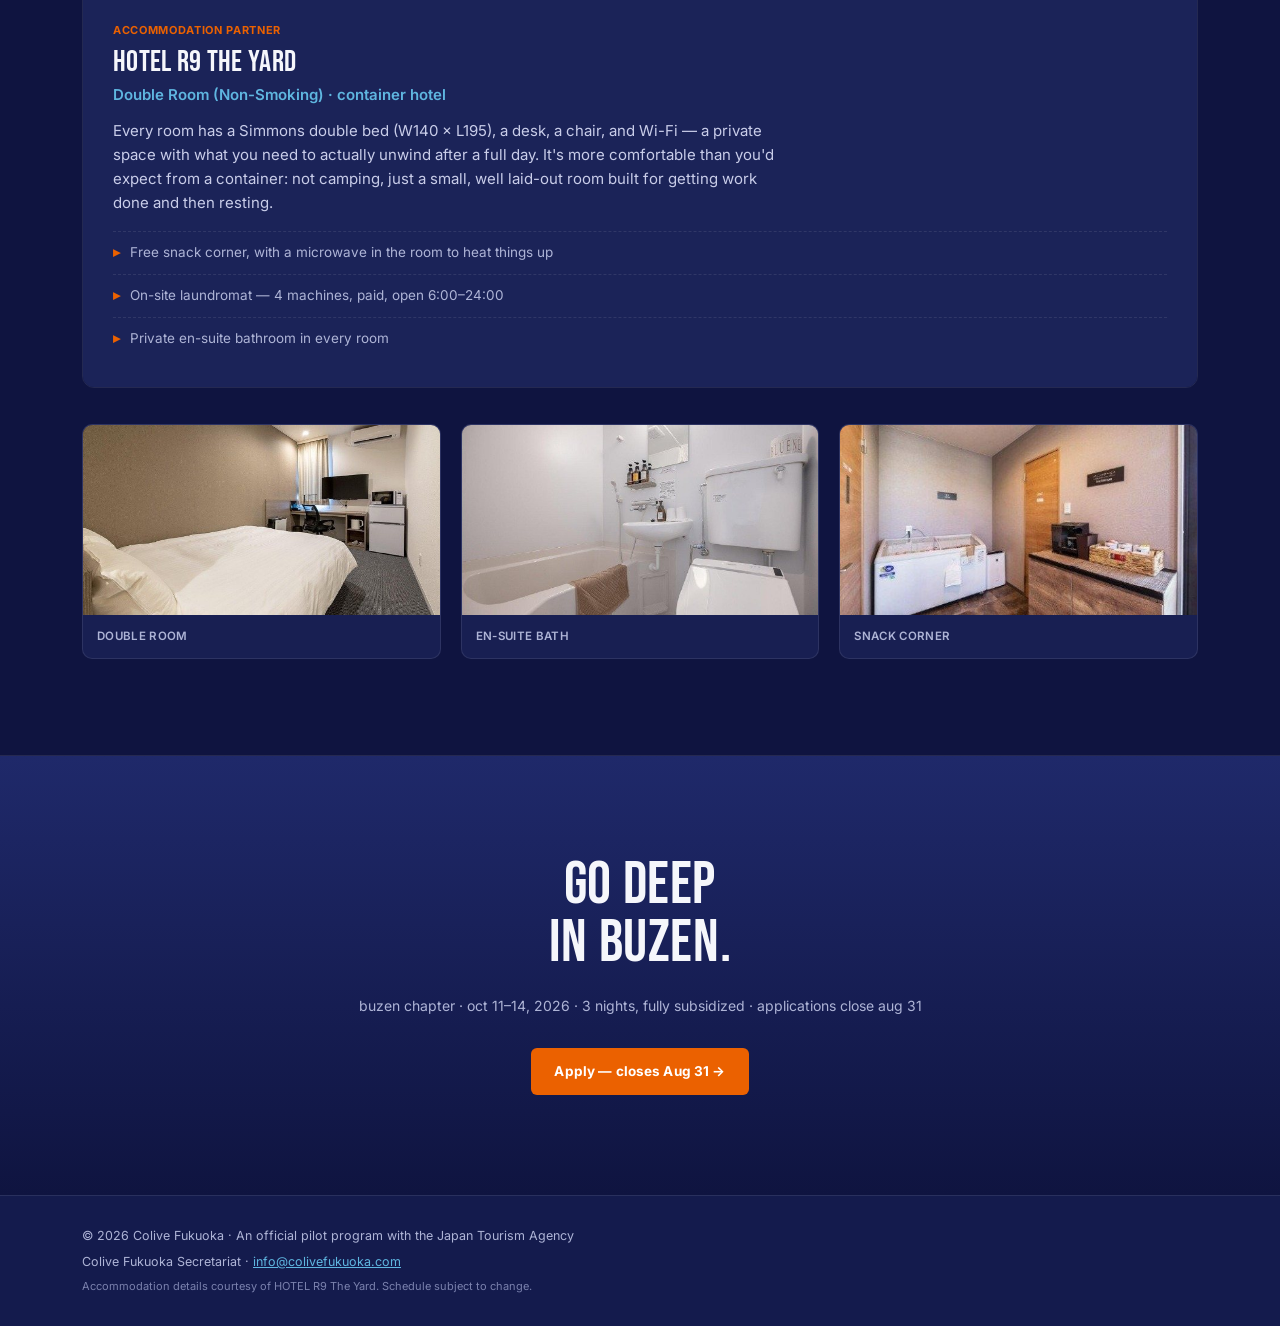
==== commit 6588e3a2: "Add files via upload" ====
--- a/buzen.html
+++ b/buzen.html
@@ -52,7 +52,7 @@
 </header>
 
 <div class="hero hero-city">
-  <div class="hero-bg" style="background-image:linear-gradient(180deg, rgba(20,27,77,0.55) 0%, rgba(20,27,77,0.9) 60%, var(--bg) 100%), url('images/buzen-real-autumnpath.jpg');"></div>
+  <div class="hero-bg" style="background-image:linear-gradient(180deg, rgba(20,27,77,0.55) 0%, rgba(20,27,77,0.9) 60%, var(--bg) 100%), url('images/buzen-hero-torii.jpg');"></div>
   <div class="hero-inner wrap">
     <a class="backlink" href="index.html#cities">← Back to Fukuoka Builders' Coliving</a>
     <div class="badges">
@@ -61,15 +61,7 @@
       <span class="pill pill-gray">Buzen City, Fukuoka Pref.</span>
     </div>
     <h1>Buzen<br><span class="outline">Chapter</span></h1>
-    <p class="lede" style="margin-top:20px; max-width:640px;">Sacred nature &amp; deep focus. Framed by Mt. Kubote — a historic center of mountain asceticism — your days split between coworking, kagura ritual dance, and a riverside tent sauna.</p>
-  </div>
-</div>
-
-<div class="wrap">
-  <div class="stats cols-3">
-    <div class="stat"><div class="num">3</div><div class="lab">Nights, fully subsidized</div></div>
-    <div class="stat"><div class="num">R9</div><div class="lab">HOTEL R9 The Yard — container stay</div></div>
-    <div class="stat"><div class="num">ZigZag</div><div class="lab">Your coworking base</div></div>
+    <p class="lede" style="margin-top:20px; max-width:640px;">Sacred nature and deep focus. Mt. Kubote looms over everything here, a mountain with a long history in ascetic training, and your days will split between coworking, kagura dance performances, and a tent sauna by the river.</p>
   </div>
 </div>
 
@@ -78,10 +70,10 @@
     <div class="kicker">field ops</div>
     <h2 class="h2">The Buzen Protocol.</h2>
     <p class="lede">
-      Three nights, four days, one real day-by-day itinerary — built around free coworking time at
-      <b>ZigZag</b>, a Kagura performance on night one, an optional morning of tent sauna or real-estate
-      touring, and a full day retreat on <b>Mt. Kubote</b>, a historic seat of mountain asceticism a
-      short drive from HOTEL R9.
+      Three nights, four days, and an itinerary that's actually been thought through: free coworking
+      time at <b>ZigZag</b>, a Kagura performance the first night, an optional morning of tent sauna
+      or a real-estate tour, and a full day up on <b>Mt. Kubote</b>, the old center of mountain
+      asceticism just a short drive from HOTEL R9.
     </p>
 
     <div class="field-gallery">
@@ -151,8 +143,9 @@
     <div class="kicker">where you'll stay</div>
     <h2 class="h2">Base Camp: HOTEL R9 The Yard.</h2>
     <p class="lede">
-      A new, unique style of accommodation — private rooms built from shipping containers, with a
-      distinct exterior design and enough comfort to make you forget it's a container at all.
+      HOTEL R9 The Yard is something you don't see often — private rooms built out of shipping
+      containers. The exterior looks the part, but inside it's comfortable enough that you'll forget
+      you're staying in a container at all.
     </p>
 
     <div class="stay-hero">
@@ -161,9 +154,9 @@
         <div class="lab">Accommodation partner</div>
         <h3>HOTEL R9 The Yard</h3>
         <div class="sub">Double Room (Non-Smoking) · container hotel</div>
-        <p class="desc">All rooms come with a Simmons double bed (W140 × L195), a desk, a chair and Wi-Fi — a secure, private space with enough facilities and function to genuinely unwind after a full day. It's a level of comfort you won't expect from a container: less like camping, more like a compact, well-designed room built for both focus and rest.</p>
+        <p class="desc">Every room has a Simmons double bed (W140 × L195), a desk, a chair, and Wi-Fi — a private space with what you need to actually unwind after a full day. It's more comfortable than you'd expect from a container: not camping, just a small, well laid-out room built for getting work done and then resting.</p>
         <div class="blist">
-          <div class="bi"><span class="arrow">▸</span> Free snack corner — heat a snack in the room's microwave</div>
+          <div class="bi"><span class="arrow">▸</span> Free snack corner, with a microwave in the room to heat things up</div>
           <div class="bi"><span class="arrow">▸</span> On-site laundromat — 4 machines, paid, open 6:00–24:00</div>
           <div class="bi"><span class="arrow">▸</span> Private en-suite bathroom in every room</div>
         </div>
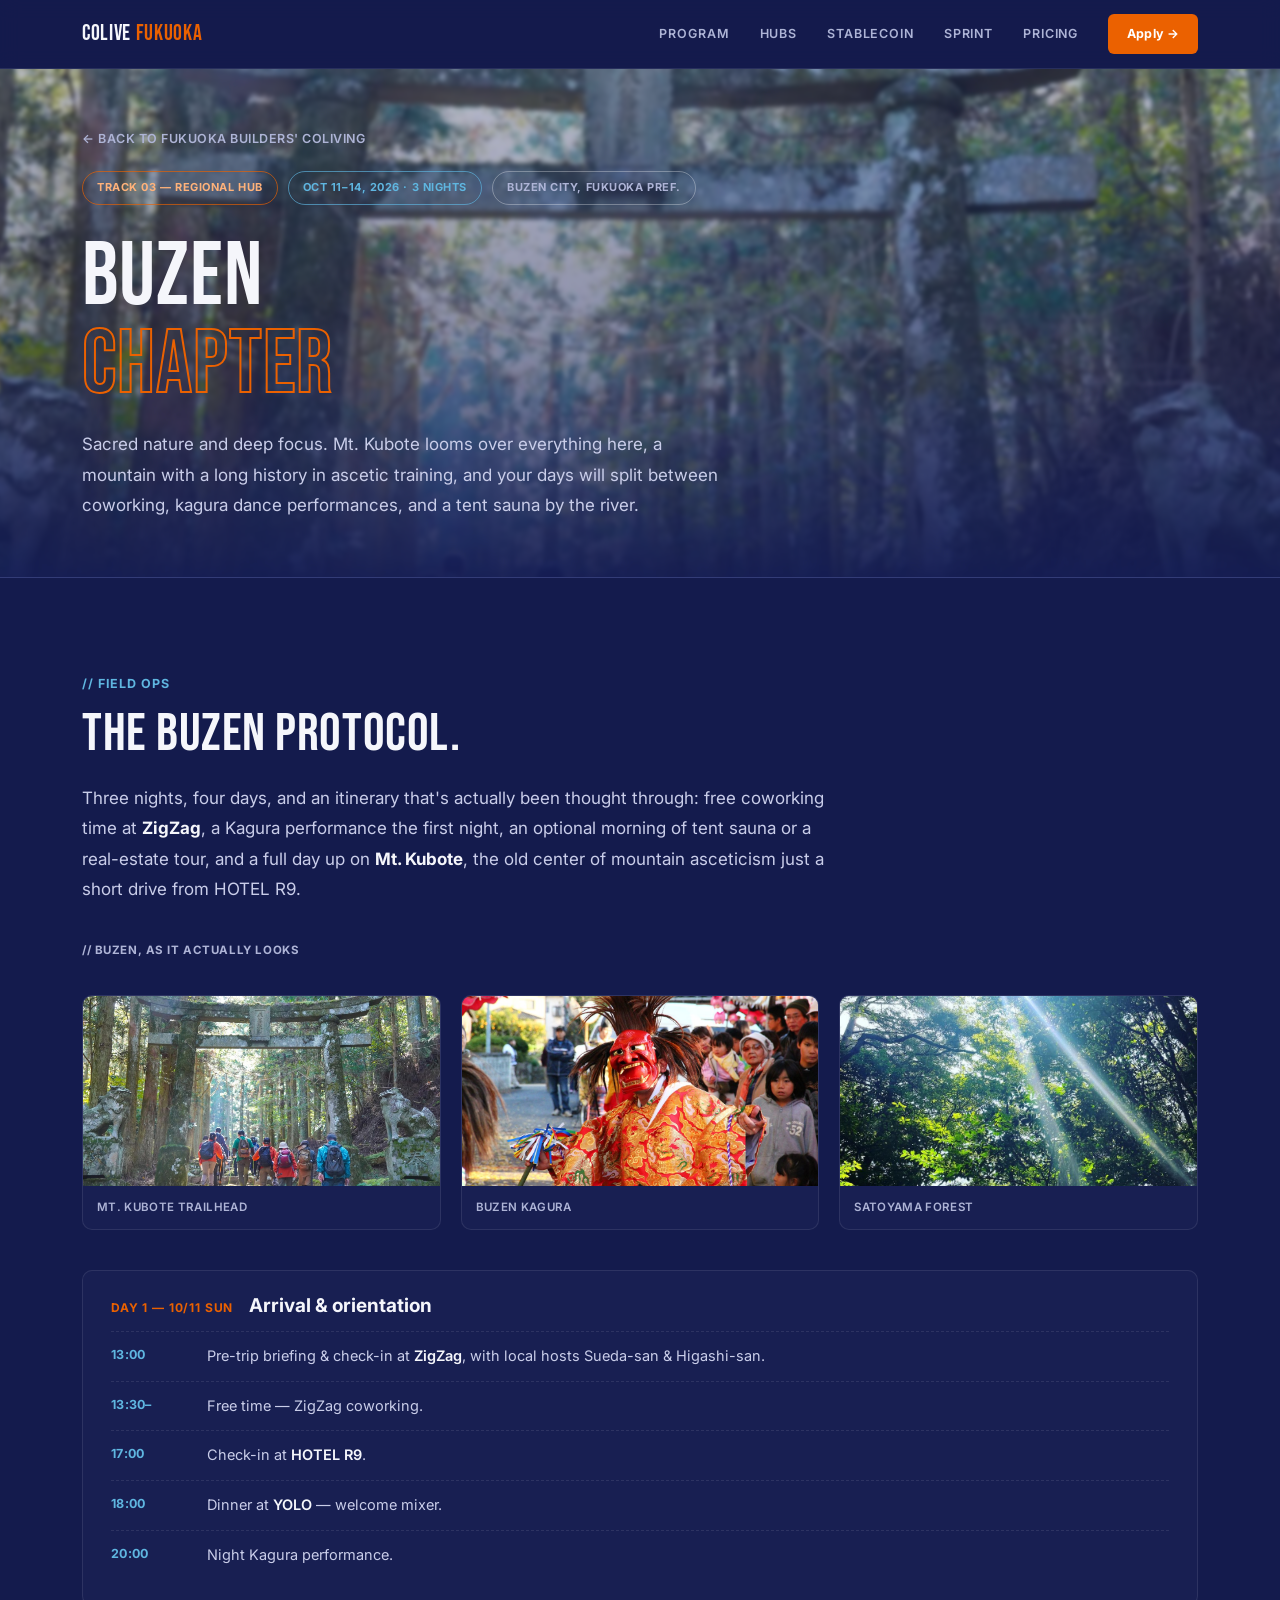
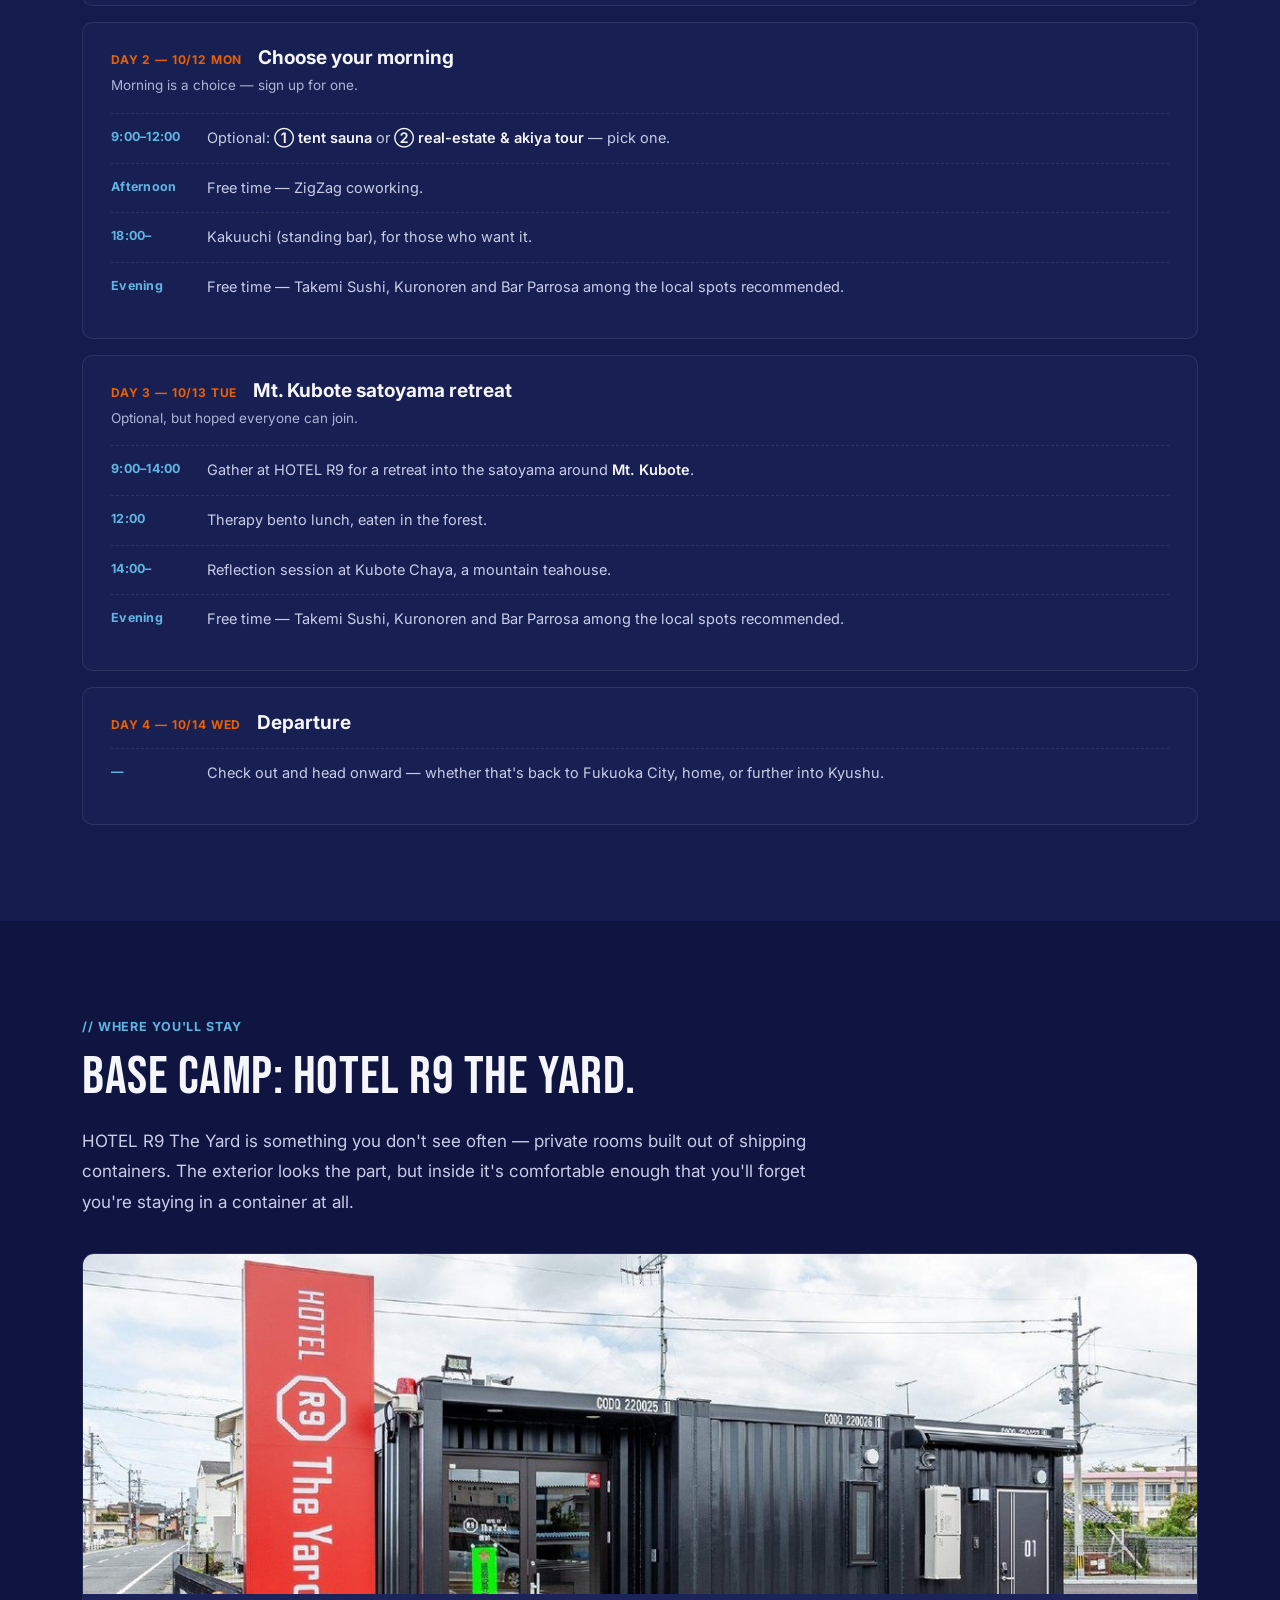
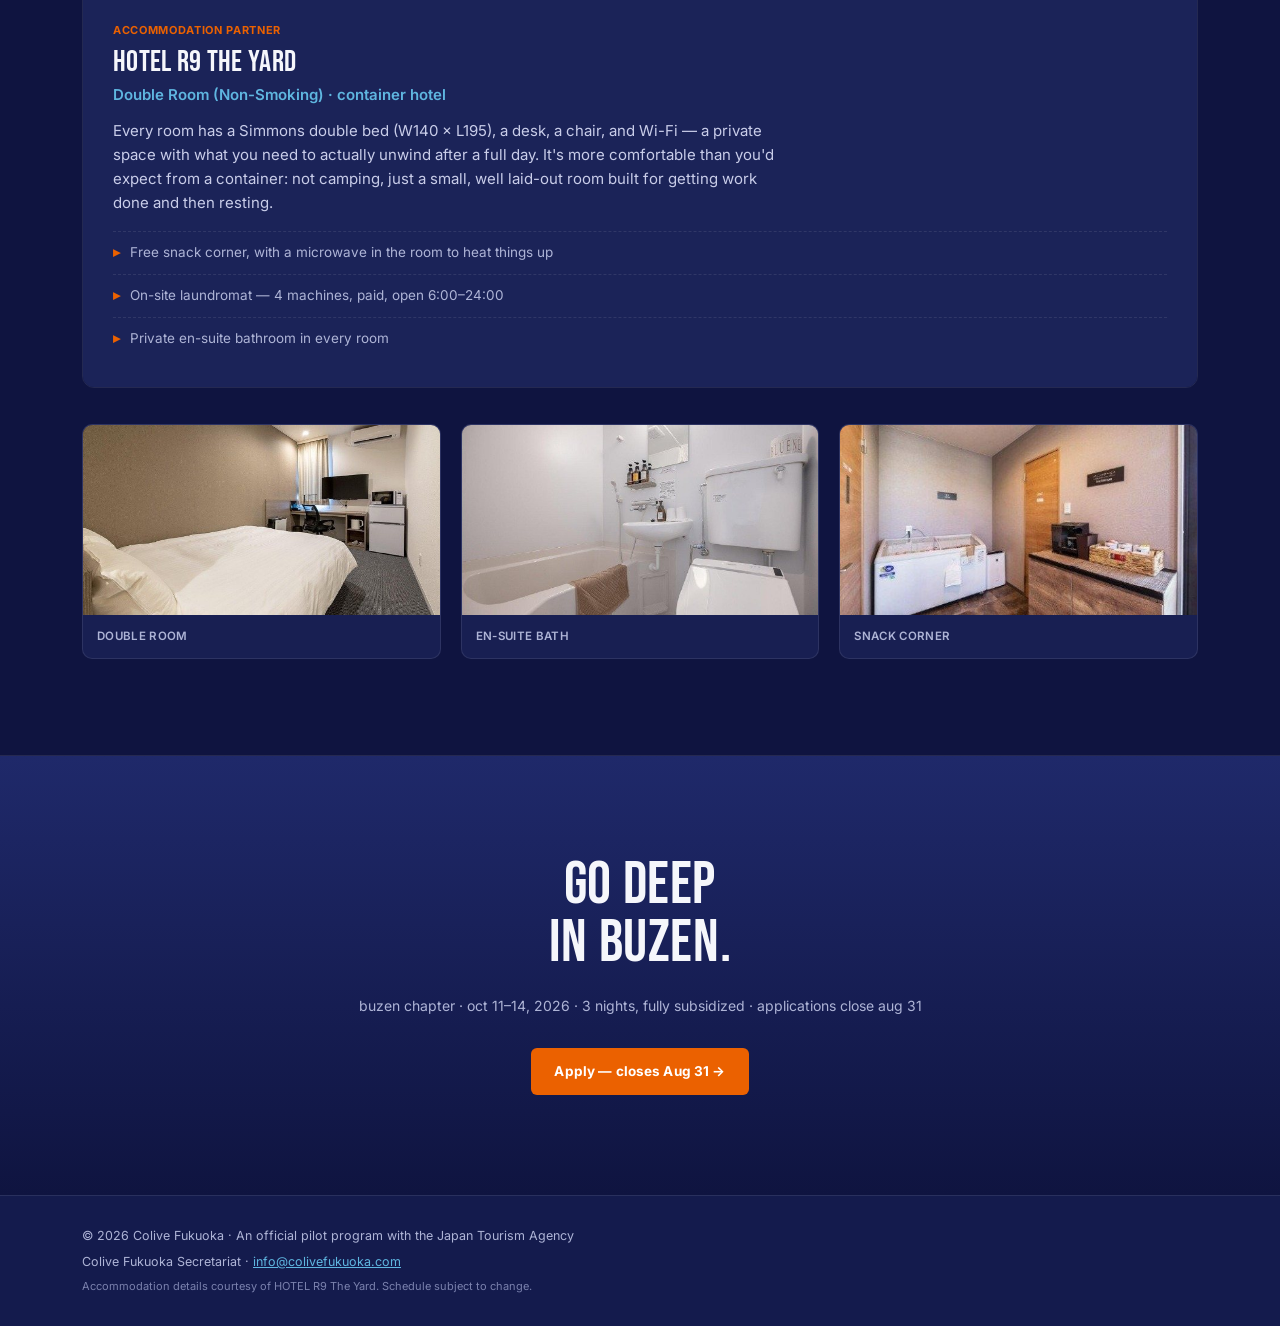
==== commit a00a3d72: "Add files via upload" ====
--- a/buzen.html
+++ b/buzen.html
@@ -52,7 +52,7 @@
 </header>
 
 <div class="hero hero-city">
-  <div class="hero-bg" style="background-image:linear-gradient(180deg, rgba(20,27,77,0.55) 0%, rgba(20,27,77,0.9) 60%, var(--bg) 100%), url('images/buzen-hero-torii.jpg');"></div>
+  <div class="hero-bg hero-bg-buzen"></div>
   <div class="hero-inner wrap">
     <a class="backlink" href="index.html#cities">← Back to Fukuoka Builders' Coliving</a>
     <div class="badges">
--- a/css/style.css
+++ b/css/style.css
@@ -72,12 +72,17 @@
 /* ---------- hero ---------- */
 .hero{position:relative; padding:56px 0 0; overflow:hidden; background:var(--indigo); border-bottom:1px solid var(--border-soft);}
 .hero-bg{
-  position:absolute; inset:-40px;
-  filter:blur(24px) saturate(1.0);
-  transform:scale(1.08);
-  background-image:linear-gradient(180deg, rgba(20,27,77,0.55) 0%, rgba(20,27,77,0.86) 55%, var(--bg) 100%), url('../images/hero-bg.jpg');
-  background-size:cover; background-position:center 20%; opacity:0.96;
-}
+  position:absolute; inset:-16px;
+  filter:blur(2px) saturate(1.1);
+  transform:scale(1.02);
+  background-image:linear-gradient(180deg, rgba(20,27,77,0.28) 0%, rgba(20,27,77,0.5) 55%, var(--bg) 100%), url('../images/hero-bg.jpg');
+  background-size:cover; background-position:center 20%; opacity:1;
+}
+/* City-page hero photos as external CSS classes (not inline style="") so the
+   image survives hosting/CMS pipelines that strip inline style attributes. */
+.hero-bg.hero-bg-yame{background-position:center 55%; background-image:linear-gradient(180deg, rgba(20,27,77,0.28) 0%, rgba(20,27,77,0.5) 55%, var(--bg) 100%), url('[data-uri]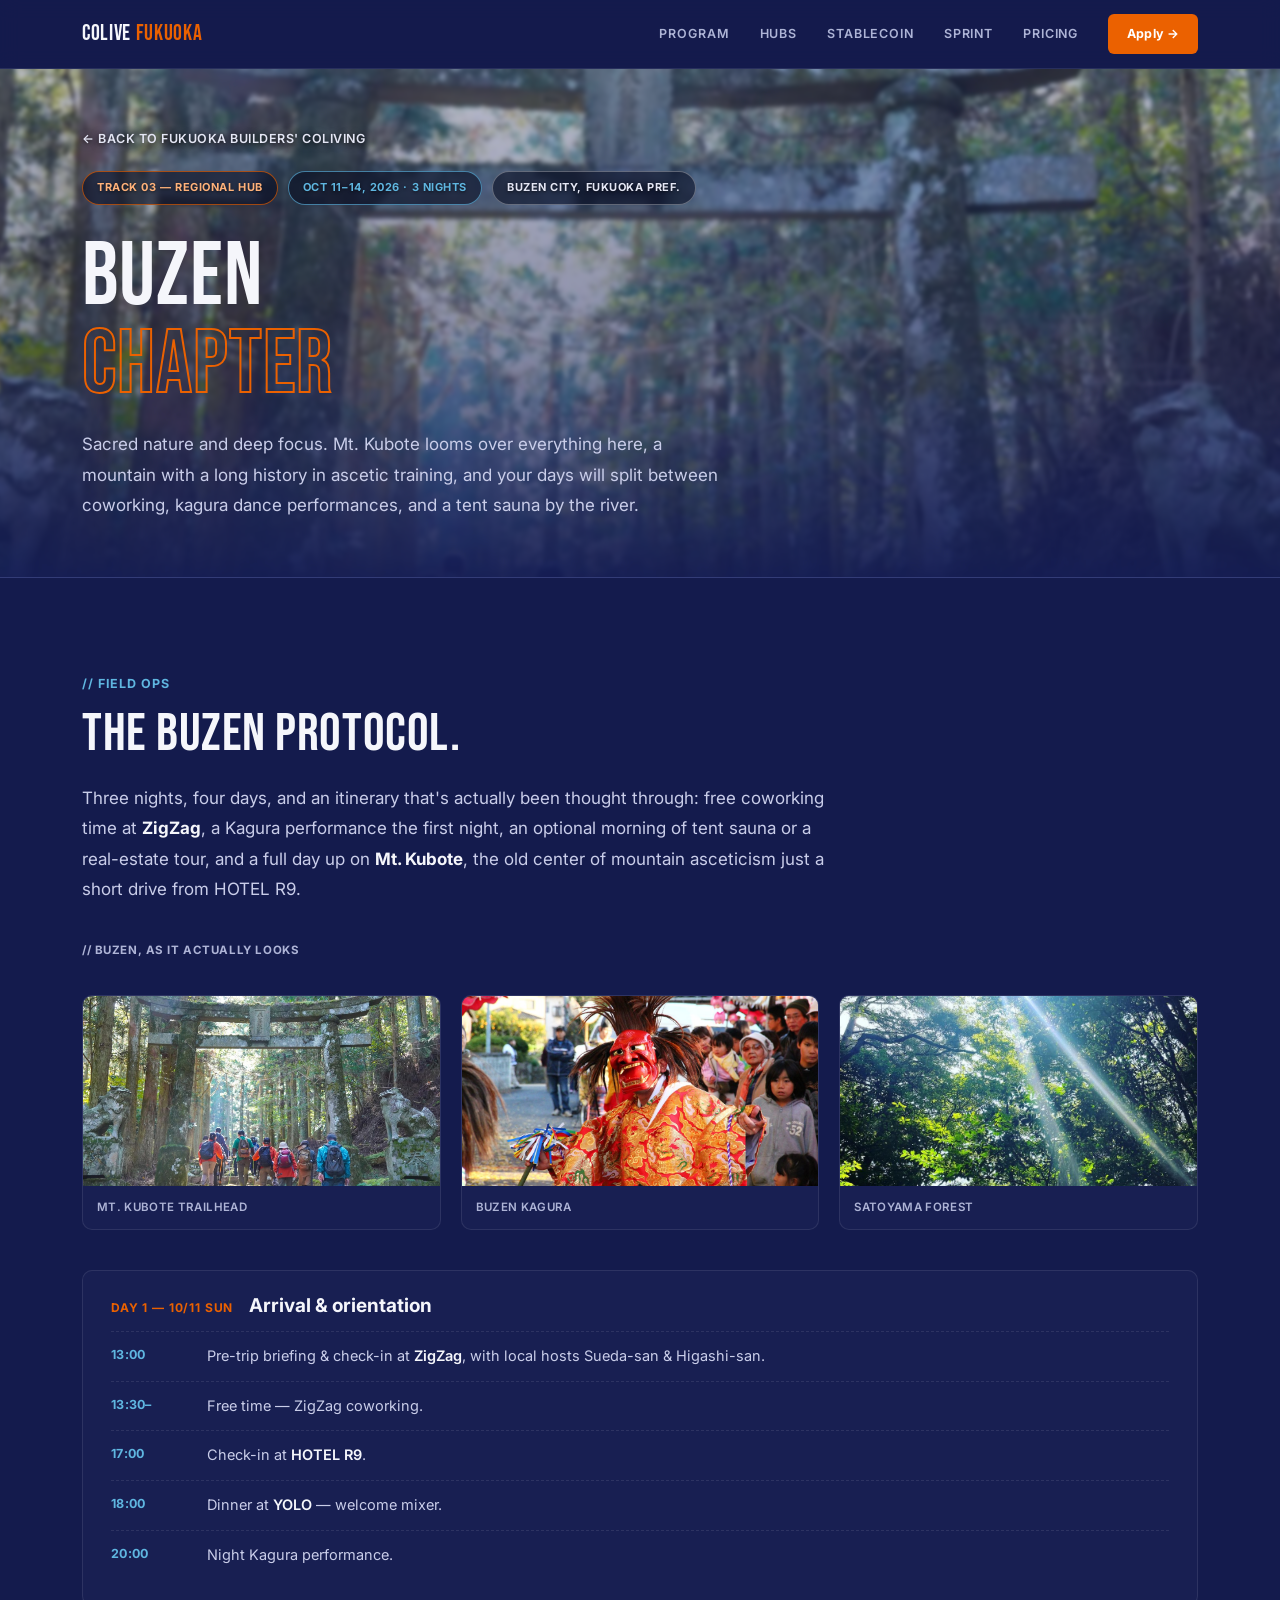
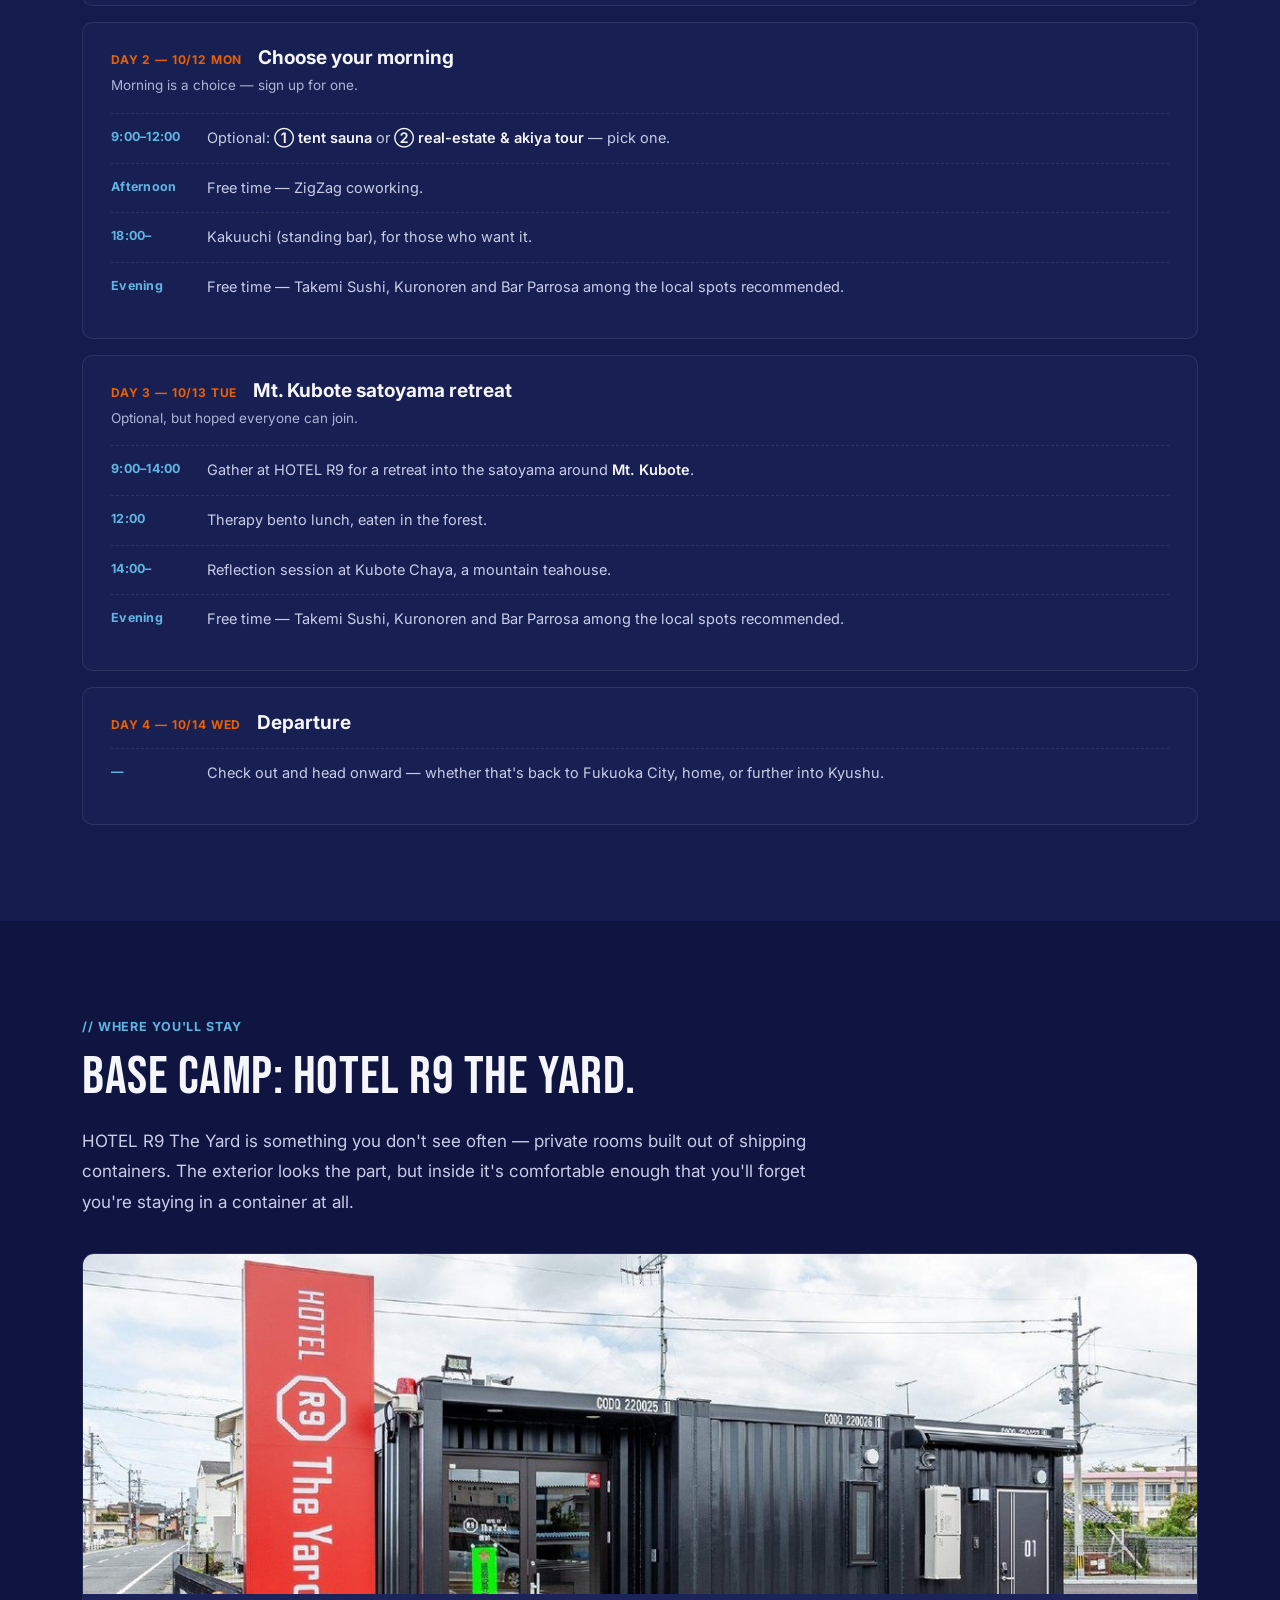
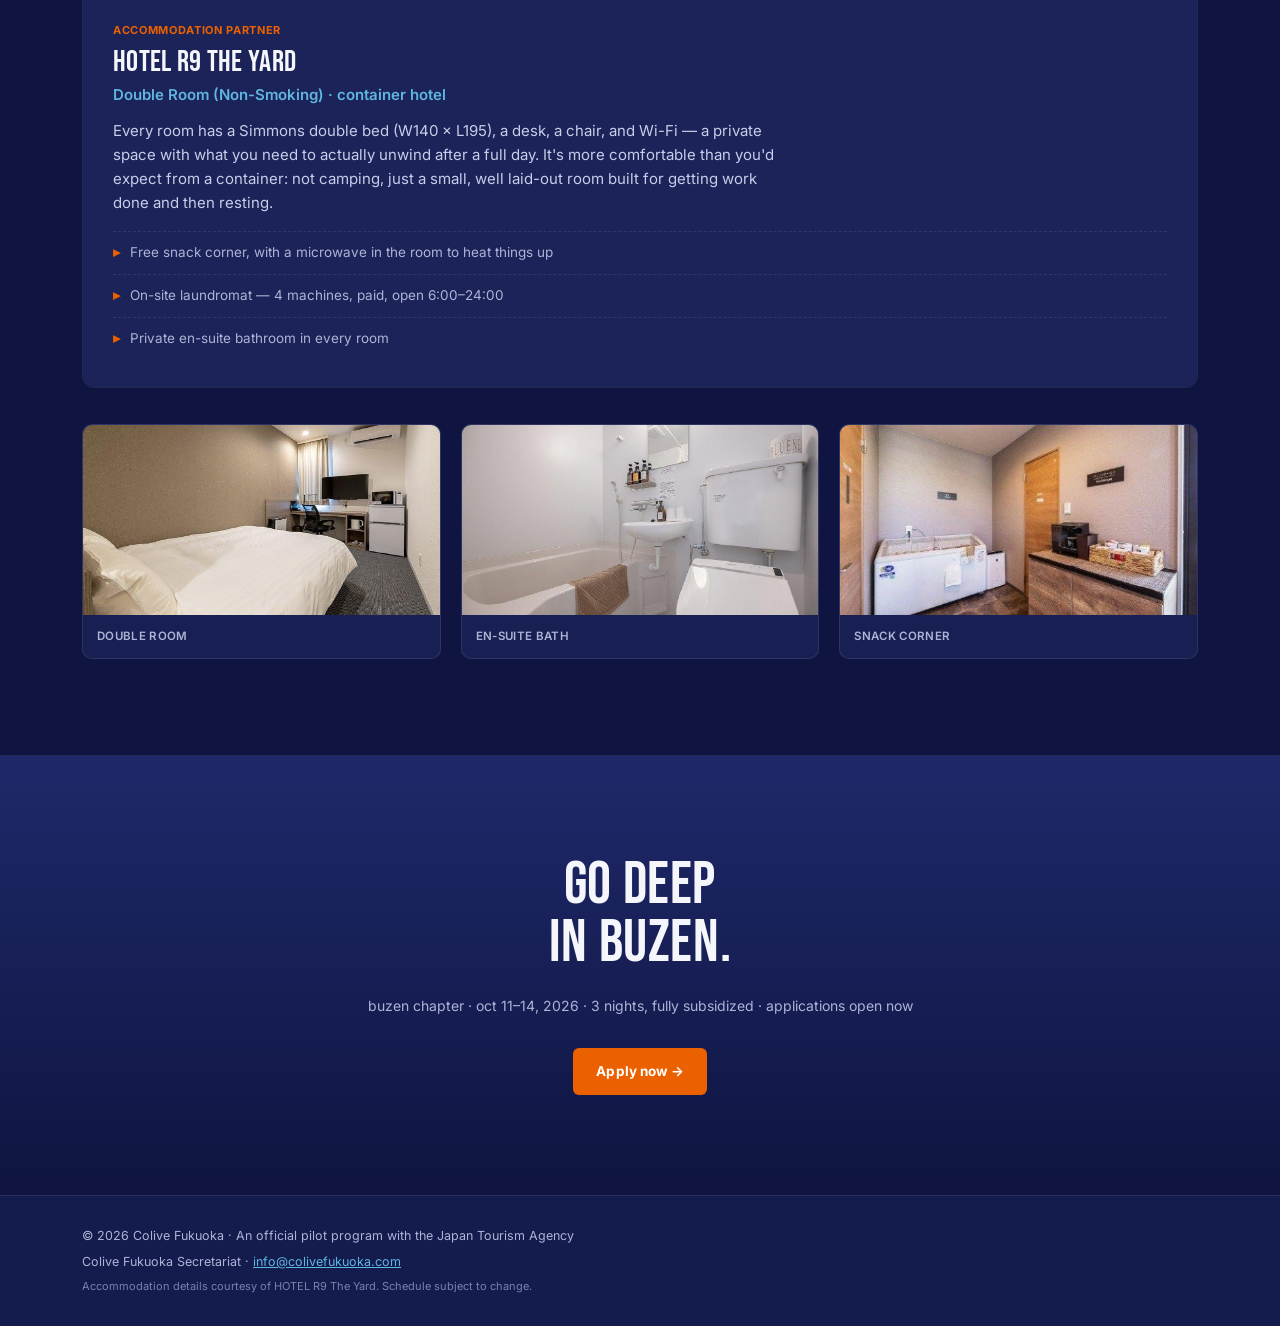
==== commit 4b0f1d2b: "Add files via upload" ====
--- a/buzen.html
+++ b/buzen.html
@@ -174,8 +174,8 @@
 <div class="final">
   <div class="wrap">
     <h2>Go deep<br>in Buzen.</h2>
-    <div class="sub">buzen chapter · oct 11–14, 2026 · 3 nights, fully subsidized · applications close aug 31</div>
-    <a class="btn btn-orange" href="https://forms.gle/dgarMGdLXGFriPE67" target="_blank" rel="noopener">Apply — closes Aug 31 →</a>
+    <div class="sub">buzen chapter · oct 11–14, 2026 · 3 nights, fully subsidized · applications open now</div>
+    <a class="btn btn-orange" href="https://forms.gle/dgarMGdLXGFriPE67" target="_blank" rel="noopener">Apply now →</a>
   </div>
 </div>
 
--- a/css/style.css
+++ b/css/style.css
@@ -102,10 +102,12 @@
 .pill{
   font-family:'Inter',sans-serif; font-weight:700; font-size:11px; letter-spacing:0.05em;
   padding:7px 14px; border-radius:999px; border:1px solid; white-space:nowrap; text-transform:uppercase;
+  background:rgba(8,12,34,0.6); backdrop-filter:blur(3px); -webkit-backdrop-filter:blur(3px);
+  text-shadow:0 1px 3px rgba(0,0,0,0.6);
 }
 .pill-orange{border-color:rgba(235,97,0,0.65); color:#ffb27a;}
 .pill-blue{border-color:rgba(95,182,224,0.65); color:var(--blue);}
-.pill-gray{border-color:rgba(255,255,255,0.3); color:var(--dim2);}
+.pill-gray{border-color:rgba(255,255,255,0.3); color:#E4E6F4;}
 .hero h1{font-size:clamp(46px,8.2vw,90px); color:var(--white);}
 .hero h1 .outline{
   color:transparent; -webkit-text-stroke:2px var(--orange);
@@ -292,8 +294,9 @@
 /* ---------- city detail pages ---------- */
 .backlink{
   display:inline-flex; align-items:center; gap:8px; font-family:'Inter',sans-serif;
-  font-weight:600; font-size:12.5px; letter-spacing:0.04em; color:var(--dim2);
+  font-weight:600; font-size:12.5px; letter-spacing:0.04em; color:#E4E6F4;
   margin-bottom:22px; text-transform:uppercase;
+  text-shadow:0 1px 4px rgba(0,0,0,0.65), 0 1px 10px rgba(0,0,0,0.35);
 }
 .backlink:hover{color:var(--white);}
 .hero-city{padding-bottom:56px;}
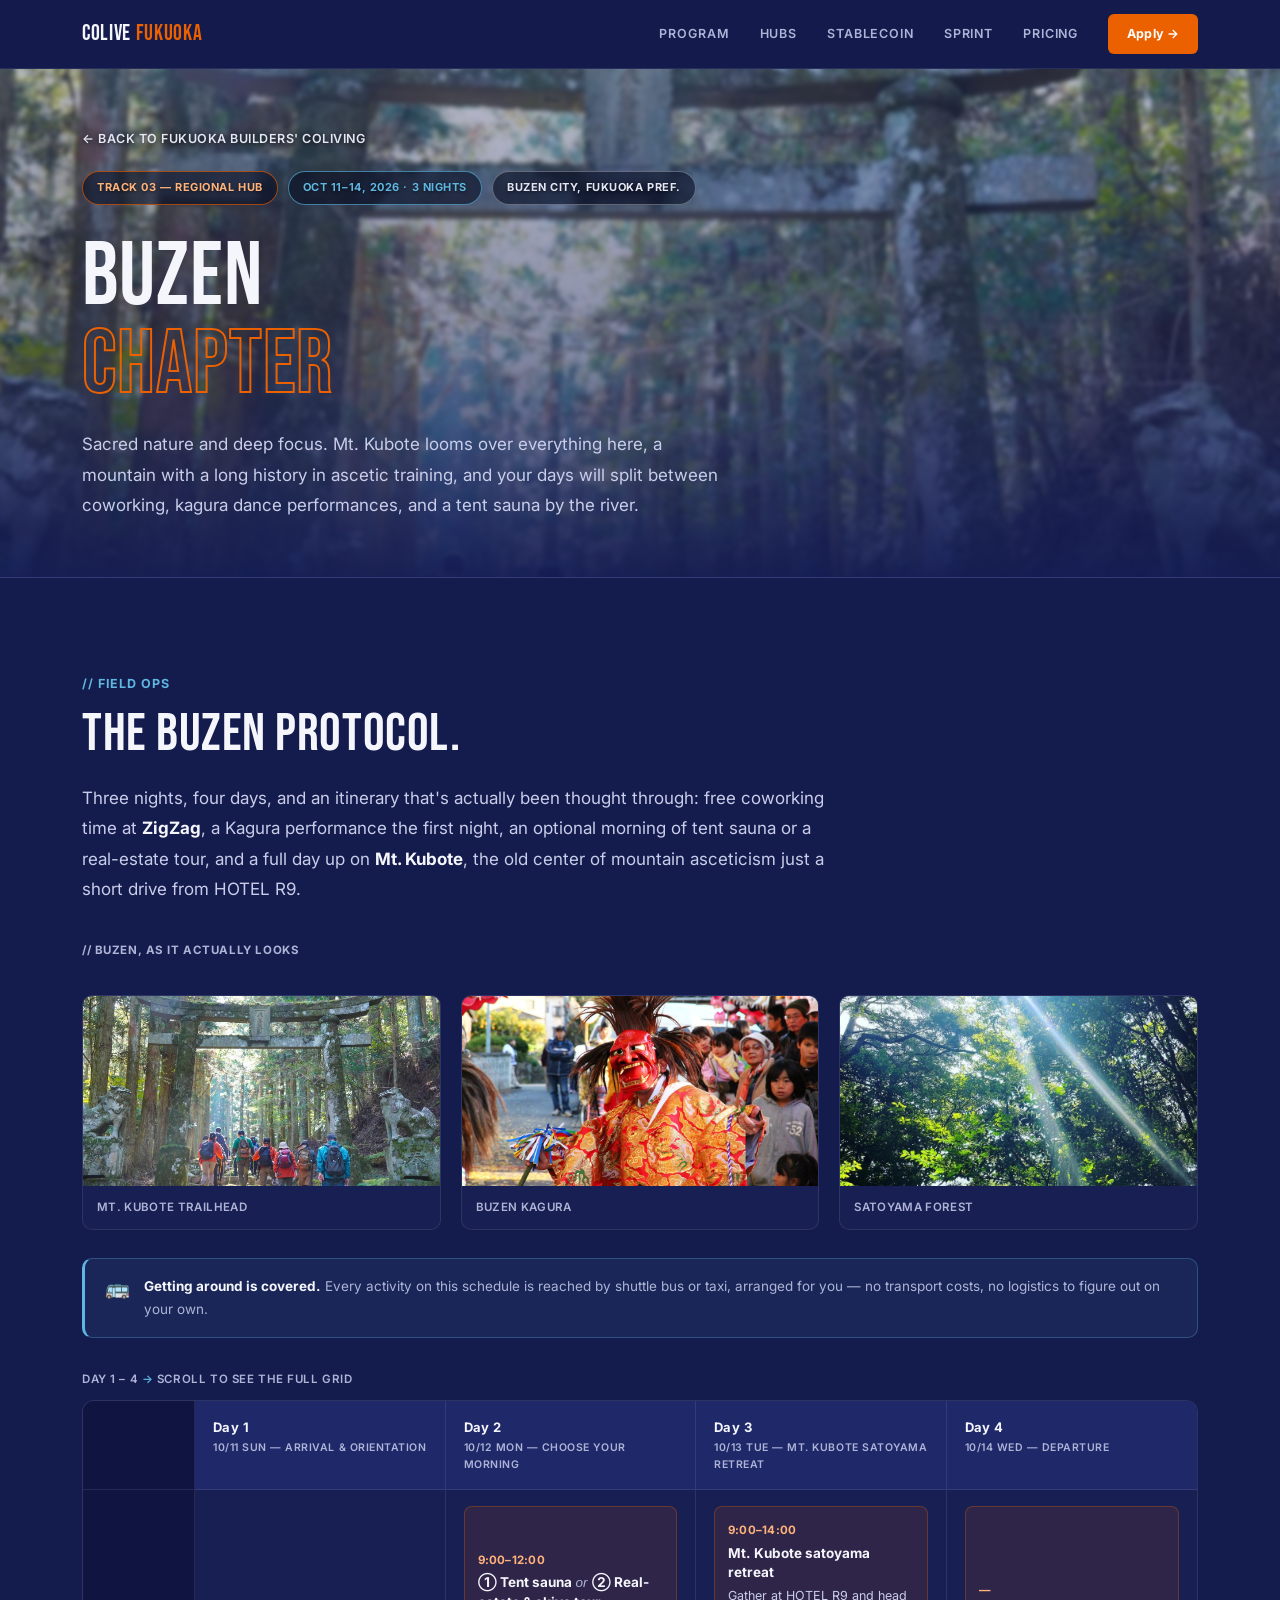
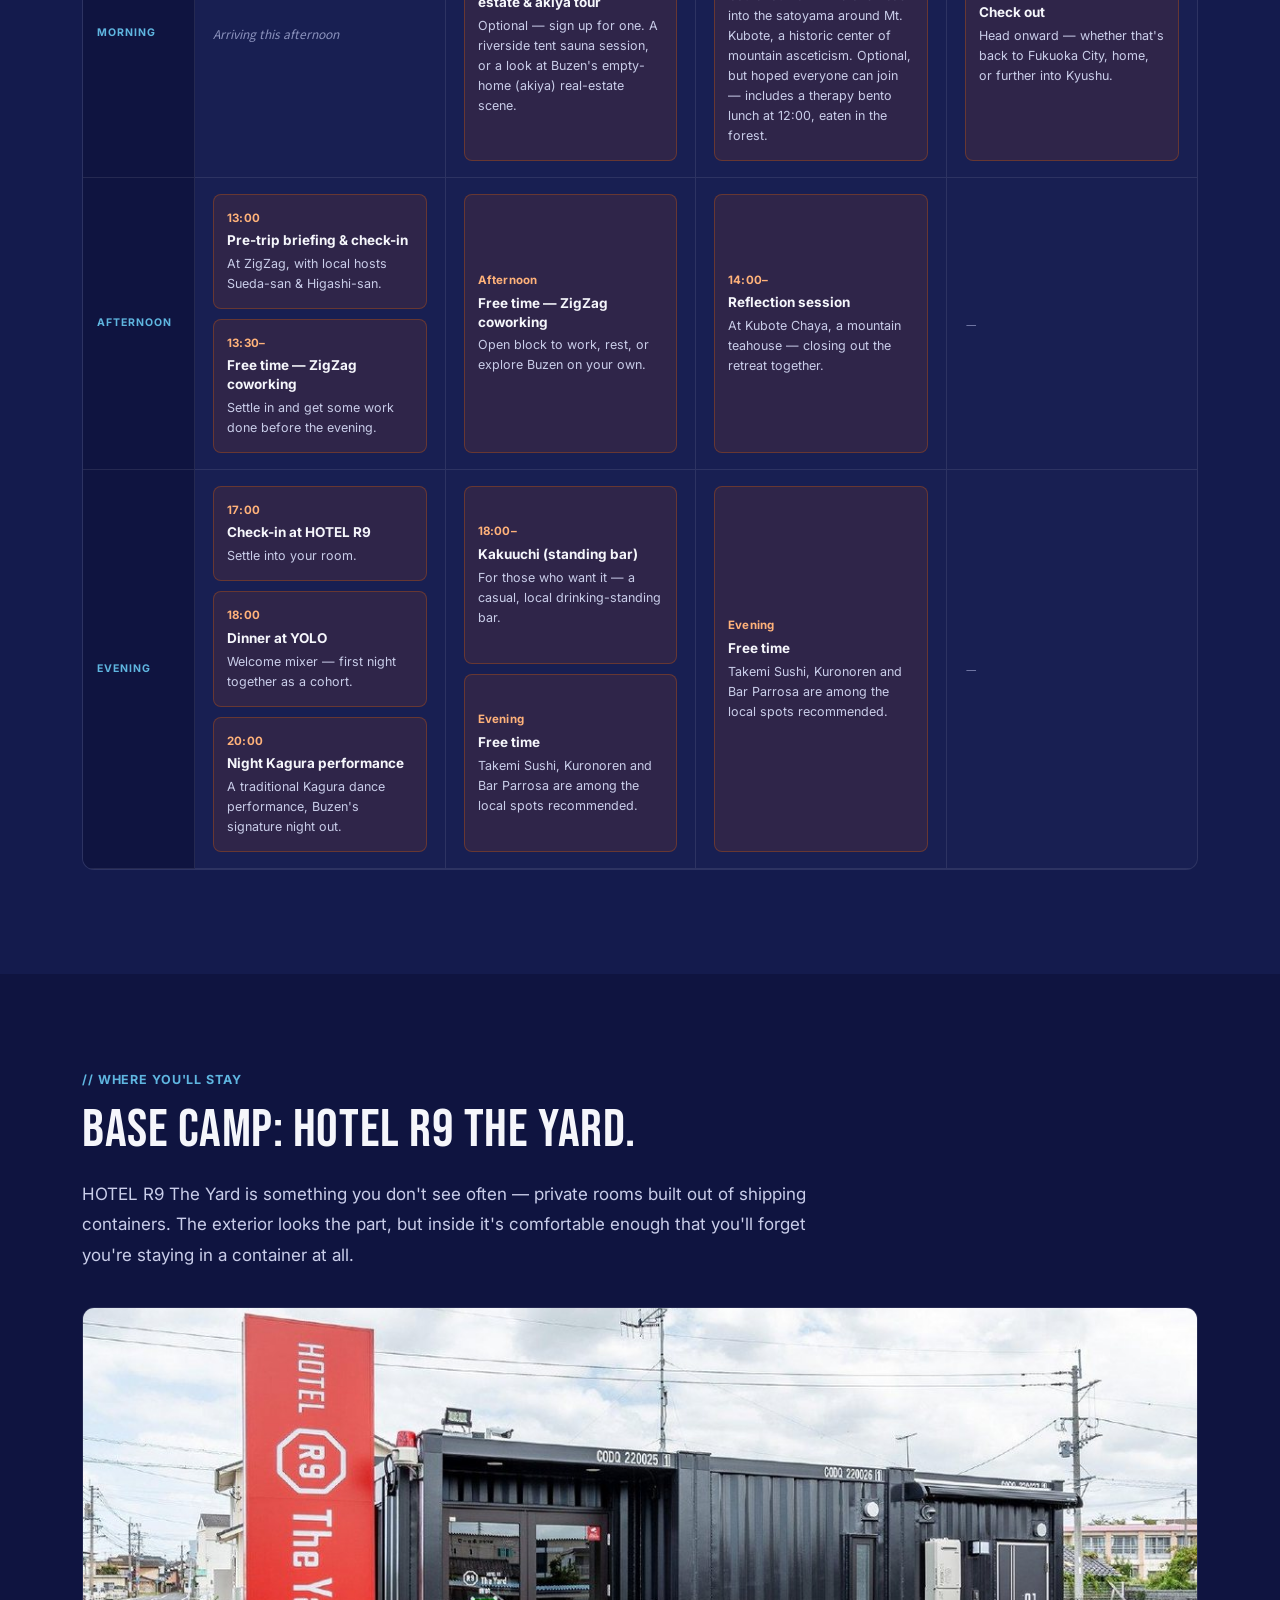
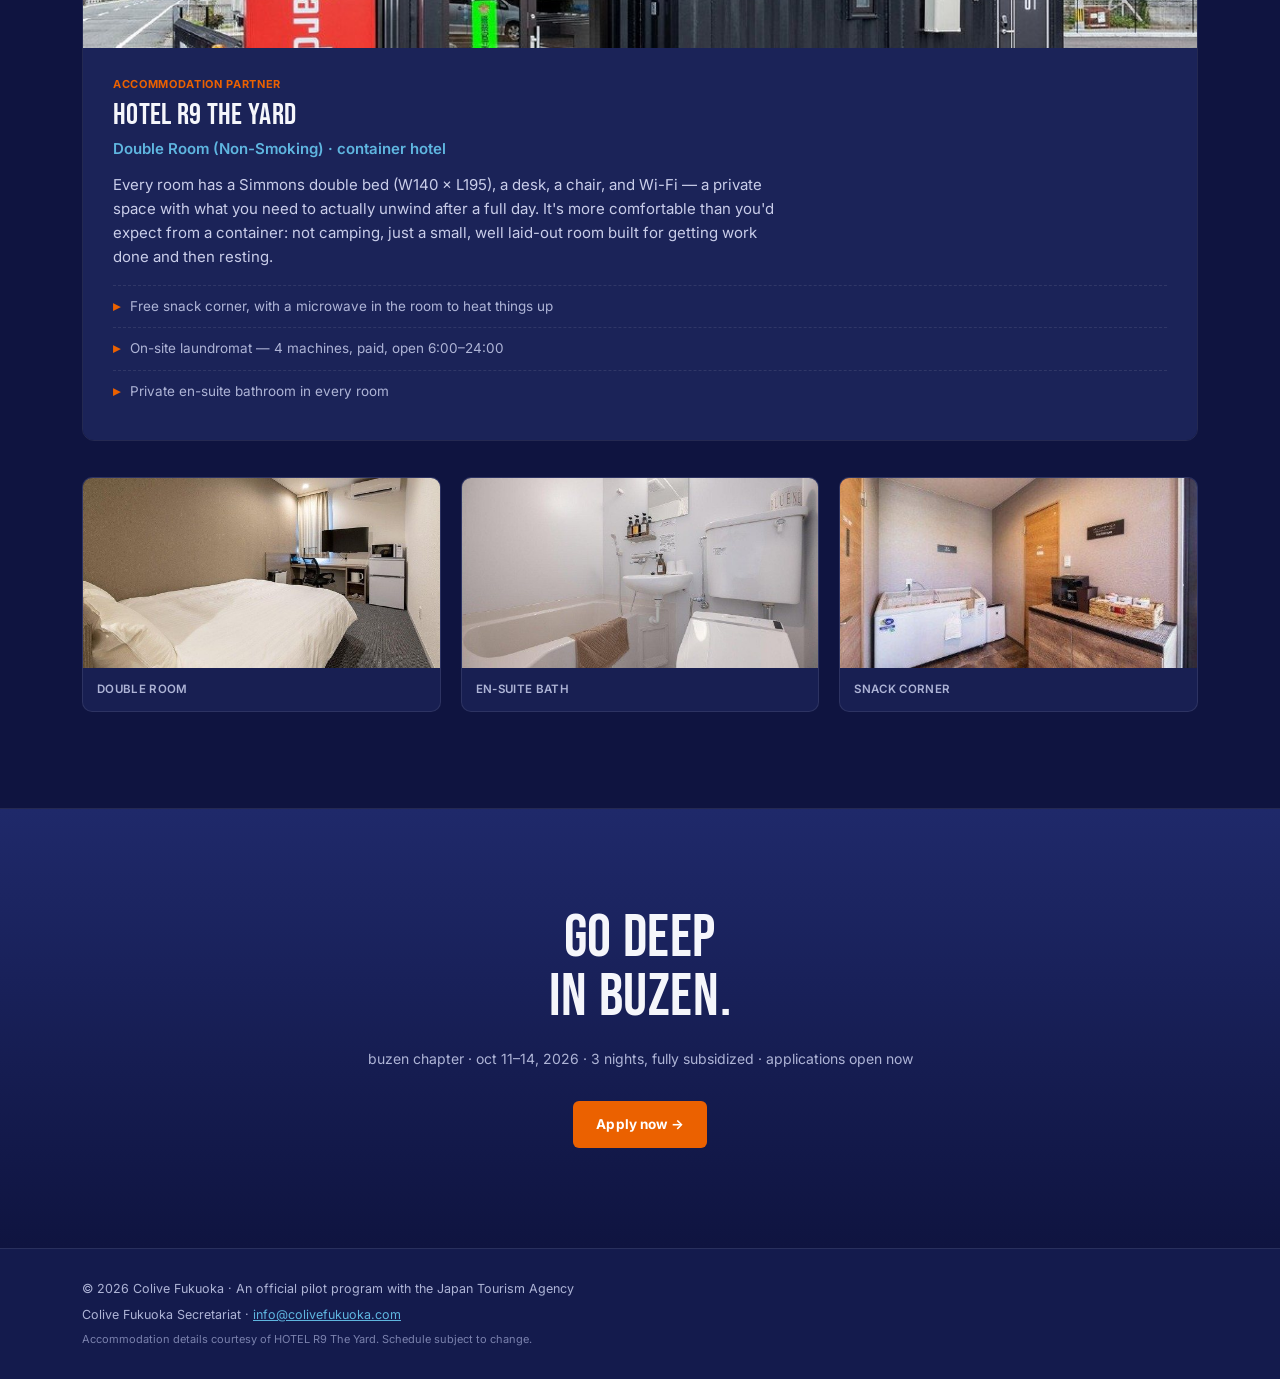
==== commit 5e7d5895: "Add files via upload" ====
--- a/buzen.html
+++ b/buzen.html
@@ -85,54 +85,59 @@
       </div>
     </div>
 
-    <div class="daycards">
-      <div class="daycard">
-        <div class="dhead">
-          <div class="dlab">Day 1 — 10/11 Sun</div>
-          <h4>Arrival &amp; orientation</h4>
+    <div class="transport-note">
+      <span class="ti">🚌</span>
+      <p><b>Getting around is covered.</b> Every activity on this schedule is reached by shuttle bus or taxi, arranged for you — no transport costs, no logistics to figure out on your own.</p>
+    </div>
+
+    <div class="sched-hint">Day 1 – 4 <span class="arrow">→</span> scroll to see the full grid</div>
+    <div class="sched-wrap">
+      <div class="sched">
+        <div class="sc sh corner"></div>
+        <div class="sc sh">Day 1<span class="swk">10/11 Sun — Arrival &amp; orientation</span></div>
+        <div class="sc sh">Day 2<span class="swk">10/12 Mon — Choose your morning</span></div>
+        <div class="sc sh">Day 3<span class="swk">10/13 Tue — Mt. Kubote satoyama retreat</span></div>
+        <div class="sc sh">Day 4<span class="swk">10/14 Wed — Departure</span></div>
+
+        <div class="sc srow-lab">Morning</div>
+        <div class="sc scell empty">Arriving this afternoon</div>
+        <div class="sc scell">
+          <div class="sact program"><span class="stime">9:00–12:00</span><div class="sname">① Tent sauna<span class="sor">or</span>② Real-estate &amp; akiya tour</div><div class="sdesc">Optional — sign up for one. A riverside tent sauna session, or a look at Buzen's empty-home (akiya) real-estate scene.</div></div>
         </div>
-        <div class="dblocks">
-          <div class="dblock"><div class="dtime">13:00</div><div class="dtxt">Pre-trip briefing &amp; check-in at <b>ZigZag</b>, with local hosts Sueda-san &amp; Higashi-san.</div></div>
-          <div class="dblock"><div class="dtime">13:30–</div><div class="dtxt">Free time — ZigZag coworking.</div></div>
-          <div class="dblock"><div class="dtime">17:00</div><div class="dtxt">Check-in at <b>HOTEL R9</b>.</div></div>
-          <div class="dblock"><div class="dtime">18:00</div><div class="dtxt">Dinner at <b>YOLO</b> — welcome mixer.</div></div>
-          <div class="dblock"><div class="dtime">20:00</div><div class="dtxt">Night Kagura performance.</div></div>
+        <div class="sc scell">
+          <div class="sact program"><span class="stime">9:00–14:00</span><div class="sname">Mt. Kubote satoyama retreat</div><div class="sdesc">Gather at HOTEL R9 and head into the satoyama around Mt. Kubote, a historic center of mountain asceticism. Optional, but hoped everyone can join — includes a therapy bento lunch at 12:00, eaten in the forest.</div></div>
         </div>
-      </div>
-      <div class="daycard">
-        <div class="dhead">
-          <div class="dlab">Day 2 — 10/12 Mon</div>
-          <h4>Choose your morning</h4>
+        <div class="sc scell">
+          <div class="sact travel"><span class="stime">—</span><div class="sname">Check out</div><div class="sdesc">Head onward — whether that's back to Fukuoka City, home, or further into Kyushu.</div></div>
         </div>
-        <div class="dsub">Morning is a choice — sign up for one.</div>
-        <div class="dblocks">
-          <div class="dblock"><div class="dtime">9:00–12:00</div><div class="dtxt">Optional: <b>① tent sauna</b> or <b>② real-estate &amp; akiya tour</b> — pick one.</div></div>
-          <div class="dblock"><div class="dtime">Afternoon</div><div class="dtxt">Free time — ZigZag coworking.</div></div>
-          <div class="dblock"><div class="dtime">18:00–</div><div class="dtxt">Kakuuchi (standing bar), for those who want it.</div></div>
-          <div class="dblock"><div class="dtime">Evening</div><div class="dtxt">Free time — Takemi Sushi, Kuronoren and Bar Parrosa among the local spots recommended.</div></div>
+
+        <div class="sc srow-lab">Afternoon</div>
+        <div class="sc scell">
+          <div class="sact program"><span class="stime">13:00</span><div class="sname">Pre-trip briefing &amp; check-in</div><div class="sdesc">At ZigZag, with local hosts Sueda-san &amp; Higashi-san.</div></div>
+          <div class="sact free"><span class="stime">13:30–</span><div class="sname">Free time — ZigZag coworking</div><div class="sdesc">Settle in and get some work done before the evening.</div></div>
         </div>
-      </div>
-      <div class="daycard">
-        <div class="dhead">
-          <div class="dlab">Day 3 — 10/13 Tue</div>
-          <h4>Mt. Kubote satoyama retreat</h4>
+        <div class="sc scell">
+          <div class="sact free"><span class="stime">Afternoon</span><div class="sname">Free time — ZigZag coworking</div><div class="sdesc">Open block to work, rest, or explore Buzen on your own.</div></div>
         </div>
-        <div class="dsub">Optional, but hoped everyone can join.</div>
-        <div class="dblocks">
-          <div class="dblock"><div class="dtime">9:00–14:00</div><div class="dtxt">Gather at HOTEL R9 for a retreat into the satoyama around <b>Mt. Kubote</b>.</div></div>
-          <div class="dblock"><div class="dtime">12:00</div><div class="dtxt">Therapy bento lunch, eaten in the forest.</div></div>
-          <div class="dblock"><div class="dtime">14:00–</div><div class="dtxt">Reflection session at Kubote Chaya, a mountain teahouse.</div></div>
-          <div class="dblock"><div class="dtime">Evening</div><div class="dtxt">Free time — Takemi Sushi, Kuronoren and Bar Parrosa among the local spots recommended.</div></div>
+        <div class="sc scell">
+          <div class="sact program"><span class="stime">14:00–</span><div class="sname">Reflection session</div><div class="sdesc">At Kubote Chaya, a mountain teahouse — closing out the retreat together.</div></div>
         </div>
-      </div>
-      <div class="daycard">
-        <div class="dhead">
-          <div class="dlab">Day 4 — 10/14 Wed</div>
-          <h4>Departure</h4>
+        <div class="sc scell empty">—</div>
+
+        <div class="sc srow-lab">Evening</div>
+        <div class="sc scell">
+          <div class="sact program"><span class="stime">17:00</span><div class="sname">Check-in at HOTEL R9</div><div class="sdesc">Settle into your room.</div></div>
+          <div class="sact program"><span class="stime">18:00</span><div class="sname">Dinner at YOLO</div><div class="sdesc">Welcome mixer — first night together as a cohort.</div></div>
+          <div class="sact program"><span class="stime">20:00</span><div class="sname">Night Kagura performance</div><div class="sdesc">A traditional Kagura dance performance, Buzen's signature night out.</div></div>
         </div>
-        <div class="dblocks">
-          <div class="dblock"><div class="dtime">—</div><div class="dtxt">Check out and head onward — whether that's back to Fukuoka City, home, or further into Kyushu.</div></div>
+        <div class="sc scell">
+          <div class="sact free"><span class="stime">18:00–</span><div class="sname">Kakuuchi (standing bar)</div><div class="sdesc">For those who want it — a casual, local drinking-standing bar.</div></div>
+          <div class="sact free"><span class="stime">Evening</span><div class="sname">Free time</div><div class="sdesc">Takemi Sushi, Kuronoren and Bar Parrosa are among the local spots recommended.</div></div>
         </div>
+        <div class="sc scell">
+          <div class="sact free"><span class="stime">Evening</span><div class="sname">Free time</div><div class="sdesc">Takemi Sushi, Kuronoren and Bar Parrosa are among the local spots recommended.</div></div>
+        </div>
+        <div class="sc scell empty">—</div>
       </div>
     </div>
   </div>
--- a/css/style.css
+++ b/css/style.css
@@ -357,6 +357,68 @@
 .photo-strip3.cols-2{grid-template-columns:repeat(2,1fr);}
 @media(max-width:800px){ .photo-strip3.cols-2{grid-template-columns:1fr;} }
 
+/* ---------- schedule grid (replaces the vertical day-card stack) ---------- */
+.transport-note{
+  display:flex; gap:14px; align-items:flex-start; margin-top:28px;
+  border:1px solid rgba(95,182,224,0.3); border-left:3px solid var(--blue); border-radius:10px;
+  padding:16px 20px; background:rgba(95,182,224,0.07);
+}
+.transport-note .ti{font-size:20px; line-height:1.3; flex-shrink:0;}
+.transport-note b{color:var(--white);}
+.transport-note p{color:var(--dim2); font-size:13.5px; line-height:1.7; margin:0;}
+
+.sched-hint{
+  font-family:'Inter',sans-serif; font-weight:600; font-size:11.5px; letter-spacing:0.05em;
+  text-transform:uppercase; color:var(--dim2); margin:32px 0 12px;
+}
+.sched-hint .arrow{color:var(--blue);}
+.sched-wrap{overflow-x:auto; padding-bottom:8px;}
+.sched-wrap::-webkit-scrollbar{height:6px;}
+.sched-wrap::-webkit-scrollbar-thumb{background:var(--border-soft); border-radius:999px;}
+
+.sched{
+  display:grid; grid-template-columns:112px repeat(4,minmax(232px,1fr)); min-width:1080px;
+  border:1px solid var(--border-soft); border-radius:12px; overflow:hidden; background:var(--card2);
+}
+.sched .sc{border-bottom:1px solid var(--border-soft); border-right:1px solid var(--border-soft); padding:16px 18px;}
+.sched .sc:nth-child(5n){border-right:none;}
+.sched .sh{
+  background:var(--indigo); display:flex; flex-direction:column; gap:2px;
+  font-family:'Inter',sans-serif; font-weight:700; font-size:13px; letter-spacing:0.03em;
+  text-transform:none; color:var(--white); padding:16px 18px;
+}
+.sched .sh .swk{color:var(--dim2); font-weight:600; font-size:10.5px; letter-spacing:0.05em; text-transform:uppercase;}
+.sched .sh.corner{background:var(--indigo-2);}
+.sched .srow-lab{
+  background:var(--indigo-2); display:flex; align-items:center;
+  font-family:'Inter',sans-serif; font-weight:700; font-size:10.5px; letter-spacing:0.09em;
+  text-transform:uppercase; color:var(--blue); padding:16px 14px;
+}
+.scell{display:flex; flex-direction:column; gap:10px;}
+.scell.empty{color:var(--dim); font-size:12px; font-style:italic; align-items:flex-start; justify-content:center; line-height:1.6;}
+
+/* one uniform orange treatment — no program/free/travel color split.
+   flex:1 makes each chip stretch to fill its share of the row's full height,
+   instead of sitting short and leaving dead space below it when a
+   neighboring cell in the same row has more/taller content. */
+.sact{
+  flex:1; display:flex; flex-direction:column; justify-content:center;
+  border-radius:8px; padding:14px 13px;
+  background:rgba(235,97,0,0.11); border:1px solid rgba(235,97,0,0.3);
+}
+.sact .stime{
+  font-family:'Inter',sans-serif; font-weight:700; font-size:11.5px; letter-spacing:0.02em;
+  margin-bottom:4px; display:block; color:#ffb27a;
+}
+.sact .sname{font-family:'Inter',sans-serif; font-weight:700; font-size:13.5px; color:var(--white); line-height:1.4; margin-bottom:4px;}
+.sact .sname .sor{color:var(--dim2); font-weight:500; font-style:italic; margin:0 4px; text-transform:lowercase;}
+.sact .sdesc{color:var(--body); font-size:12.5px; line-height:1.6;}
+.sact .sseats{
+  display:inline-block; margin-top:7px; font-family:'Inter',sans-serif; font-weight:700; font-size:9.5px;
+  letter-spacing:0.06em; text-transform:uppercase; color:var(--dim2);
+  border:1px solid var(--border-soft); border-radius:999px; padding:3px 9px; align-self:flex-start;
+}
+
 /* learn-how-to-spend link on homepage track cards */
 .track .spend-link{
   display:inline-flex; align-items:center; gap:6px; font-family:'Inter',sans-serif;
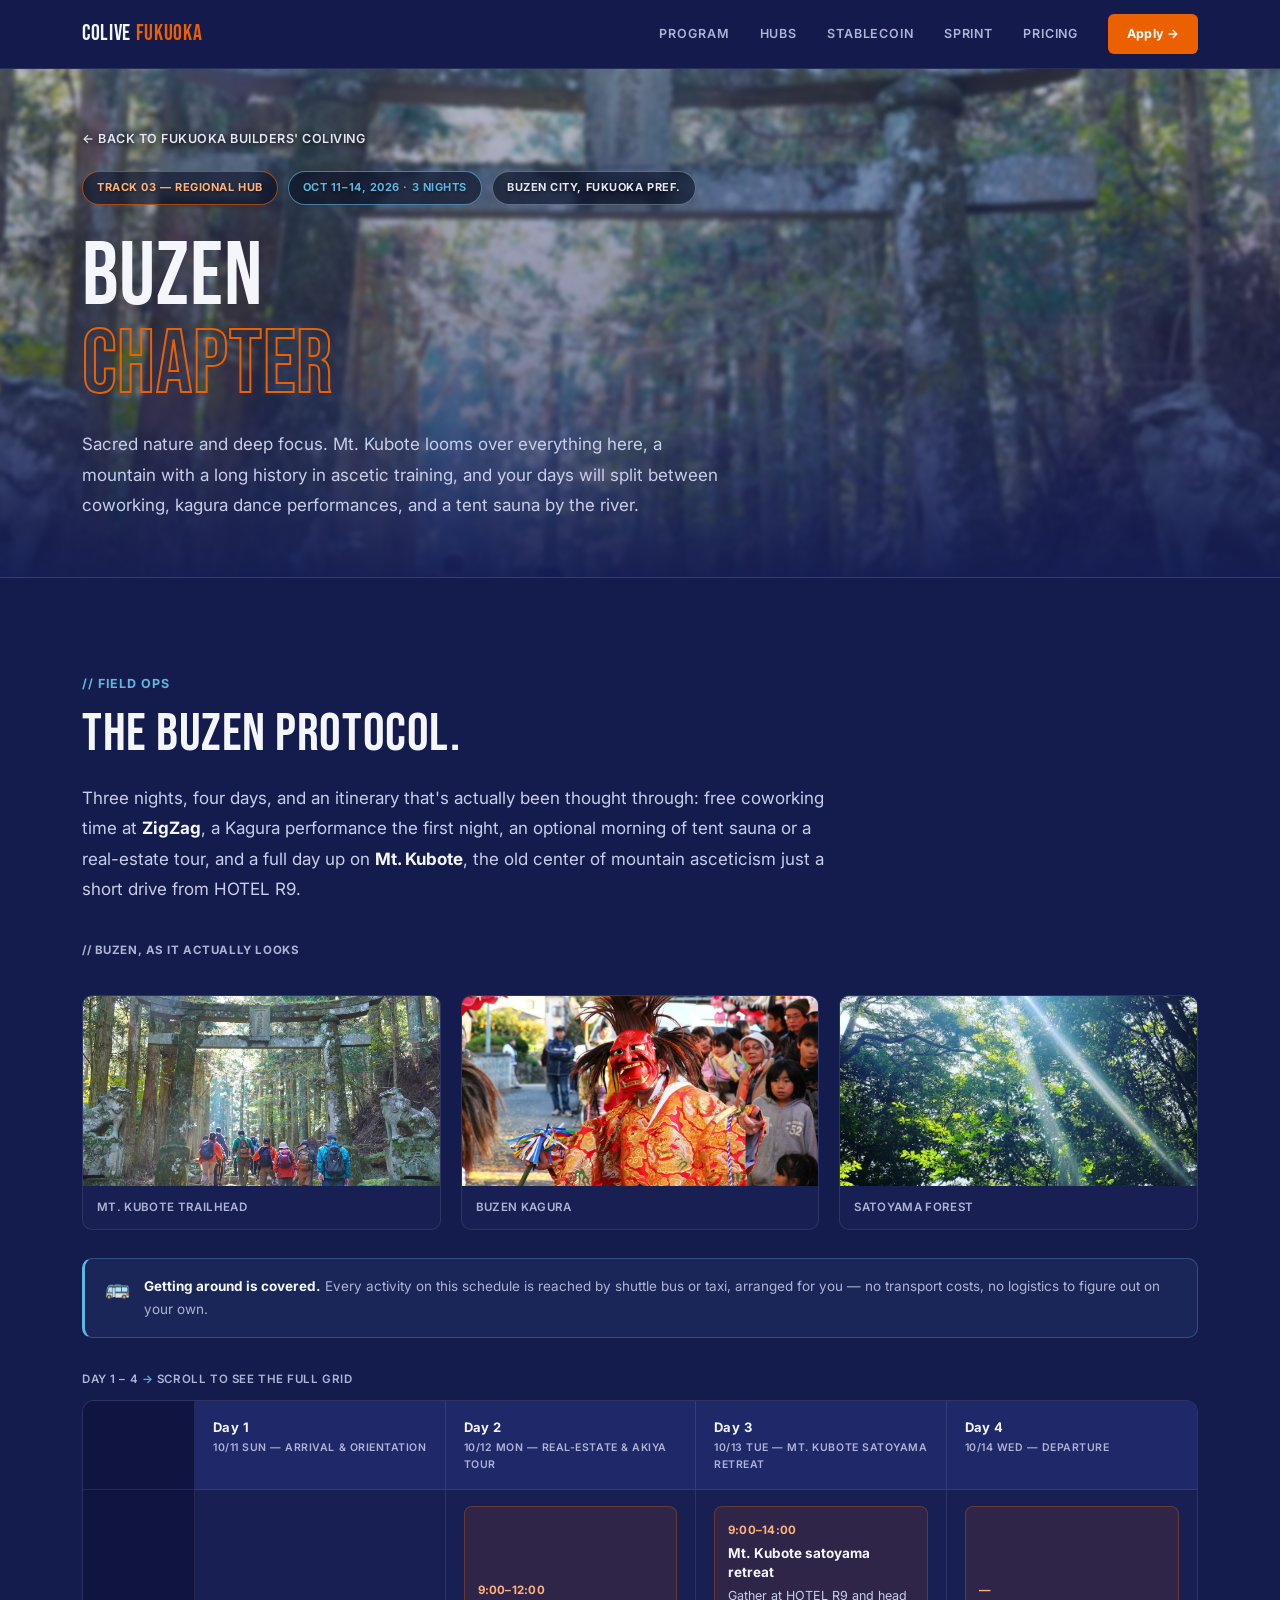
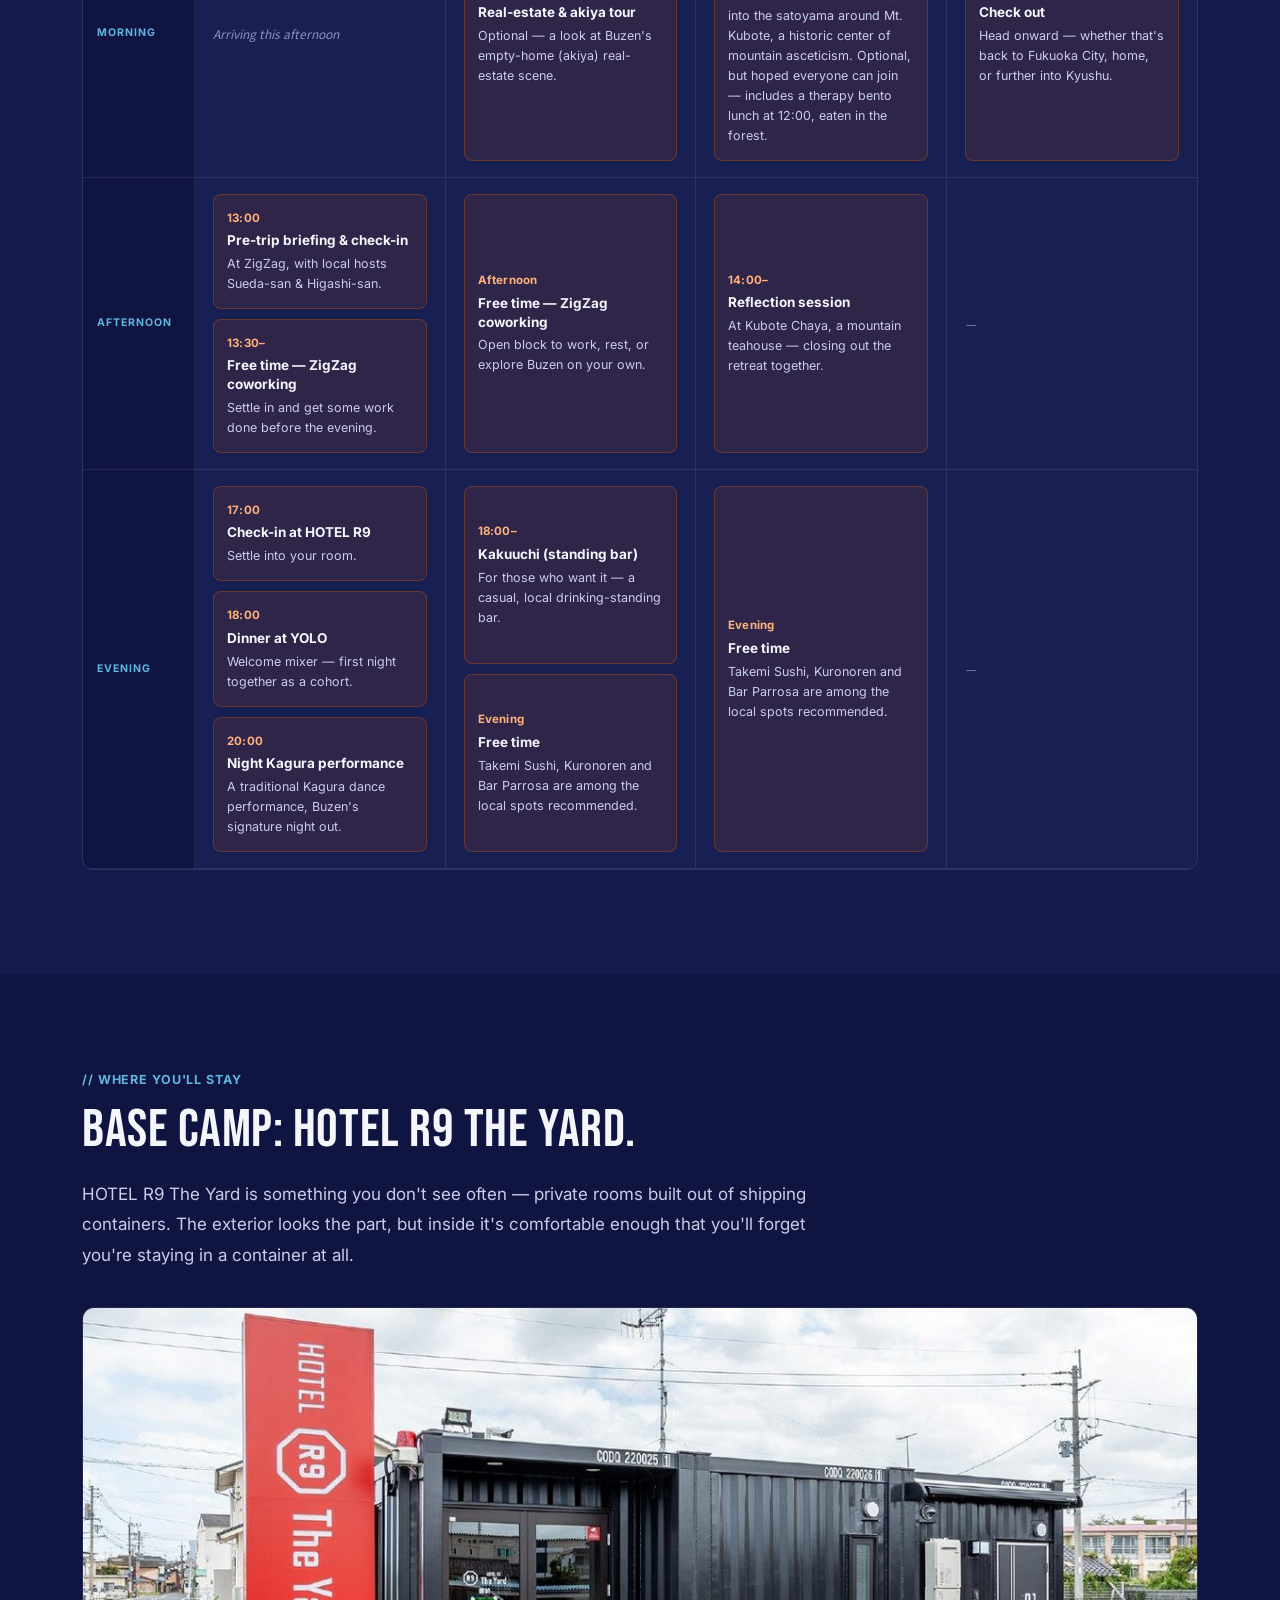
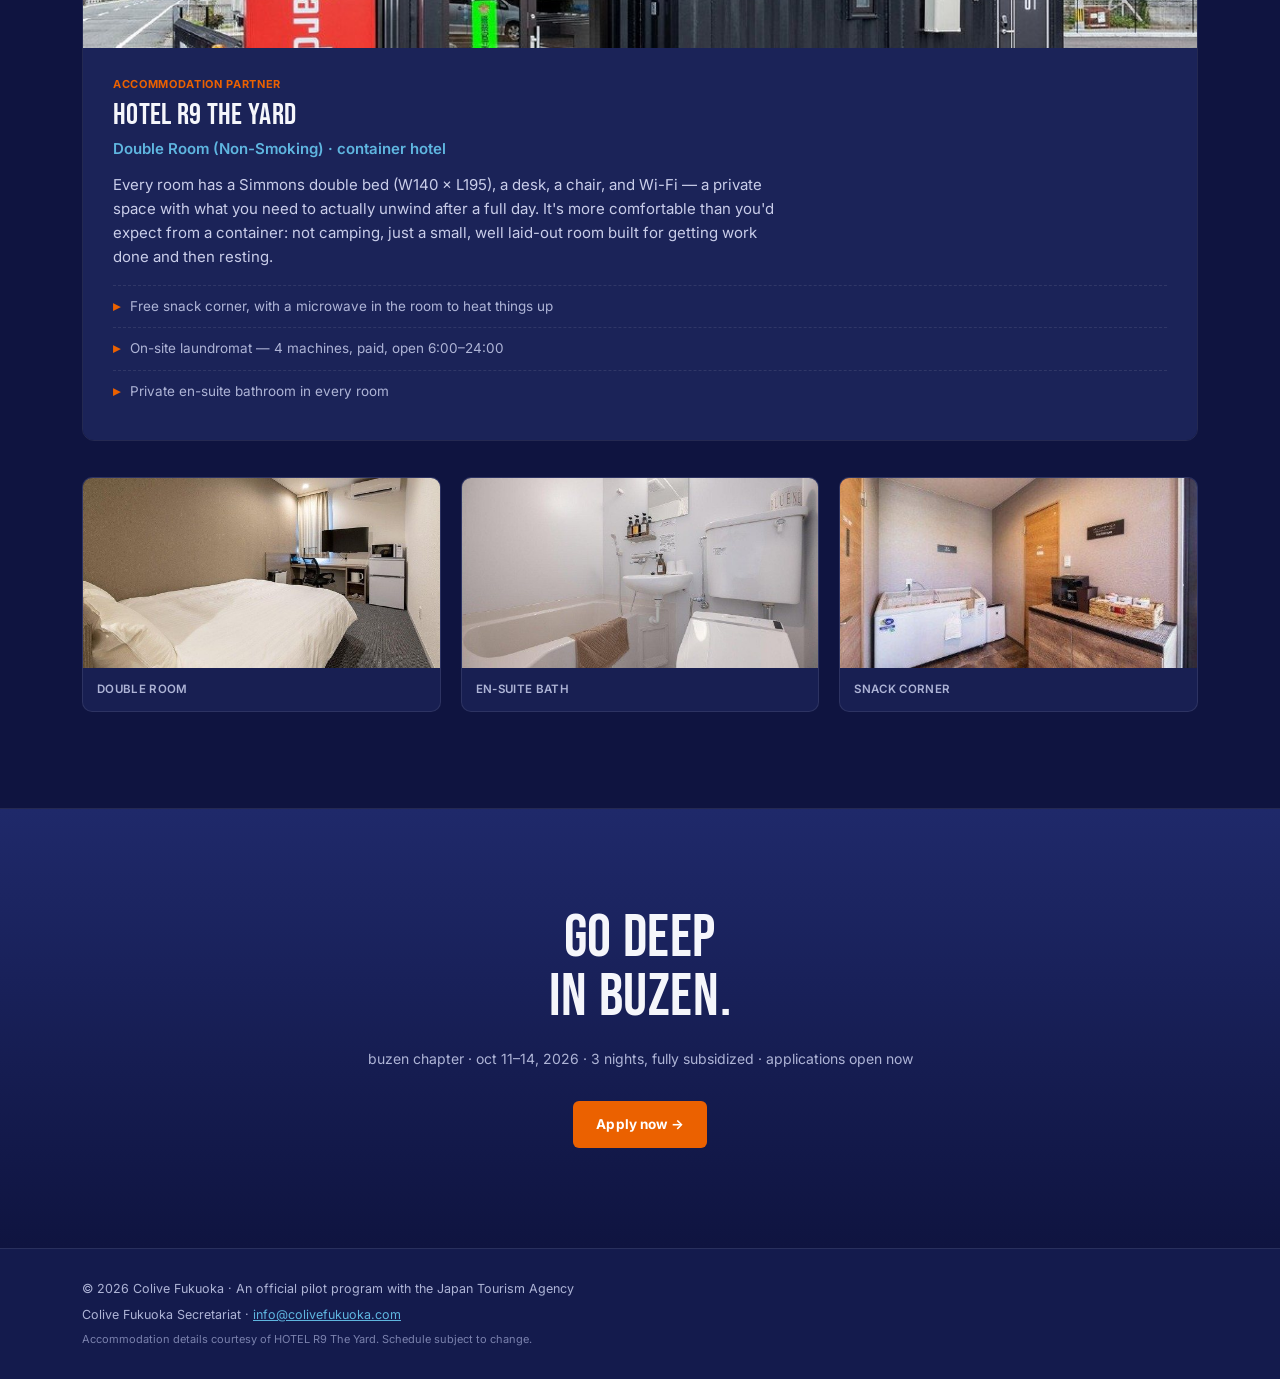
==== commit fa834b48: "Add files via upload" ====
--- a/buzen.html
+++ b/buzen.html
@@ -95,14 +95,14 @@
       <div class="sched">
         <div class="sc sh corner"></div>
         <div class="sc sh">Day 1<span class="swk">10/11 Sun — Arrival &amp; orientation</span></div>
-        <div class="sc sh">Day 2<span class="swk">10/12 Mon — Choose your morning</span></div>
+        <div class="sc sh">Day 2<span class="swk">10/12 Mon — Real-estate &amp; akiya tour</span></div>
         <div class="sc sh">Day 3<span class="swk">10/13 Tue — Mt. Kubote satoyama retreat</span></div>
         <div class="sc sh">Day 4<span class="swk">10/14 Wed — Departure</span></div>
 
         <div class="sc srow-lab">Morning</div>
         <div class="sc scell empty">Arriving this afternoon</div>
         <div class="sc scell">
-          <div class="sact program"><span class="stime">9:00–12:00</span><div class="sname">① Tent sauna<span class="sor">or</span>② Real-estate &amp; akiya tour</div><div class="sdesc">Optional — sign up for one. A riverside tent sauna session, or a look at Buzen's empty-home (akiya) real-estate scene.</div></div>
+          <div class="sact program"><span class="stime">9:00–12:00</span><div class="sname">Real-estate &amp; akiya tour</div><div class="sdesc">Optional — a look at Buzen's empty-home (akiya) real-estate scene.</div></div>
         </div>
         <div class="sc scell">
           <div class="sact program"><span class="stime">9:00–14:00</span><div class="sname">Mt. Kubote satoyama retreat</div><div class="sdesc">Gather at HOTEL R9 and head into the satoyama around Mt. Kubote, a historic center of mountain asceticism. Optional, but hoped everyone can join — includes a therapy bento lunch at 12:00, eaten in the forest.</div></div>
